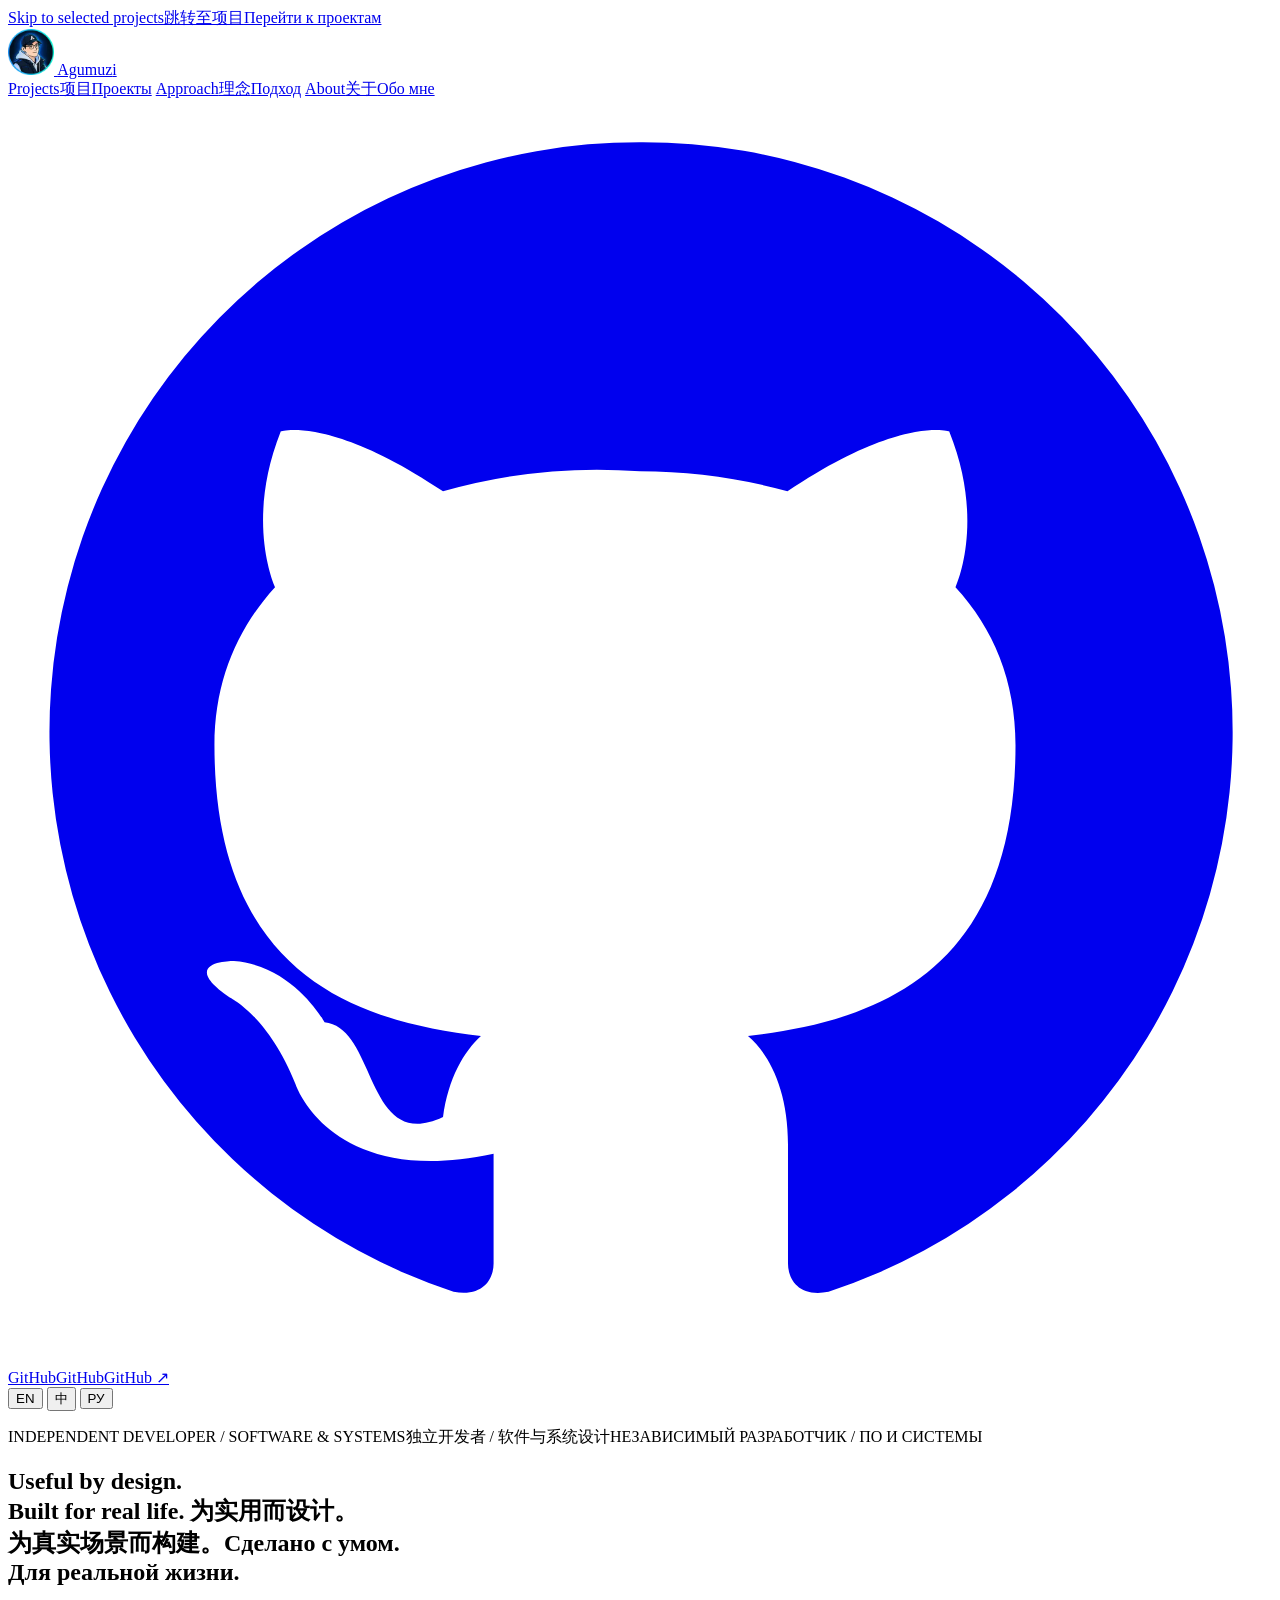
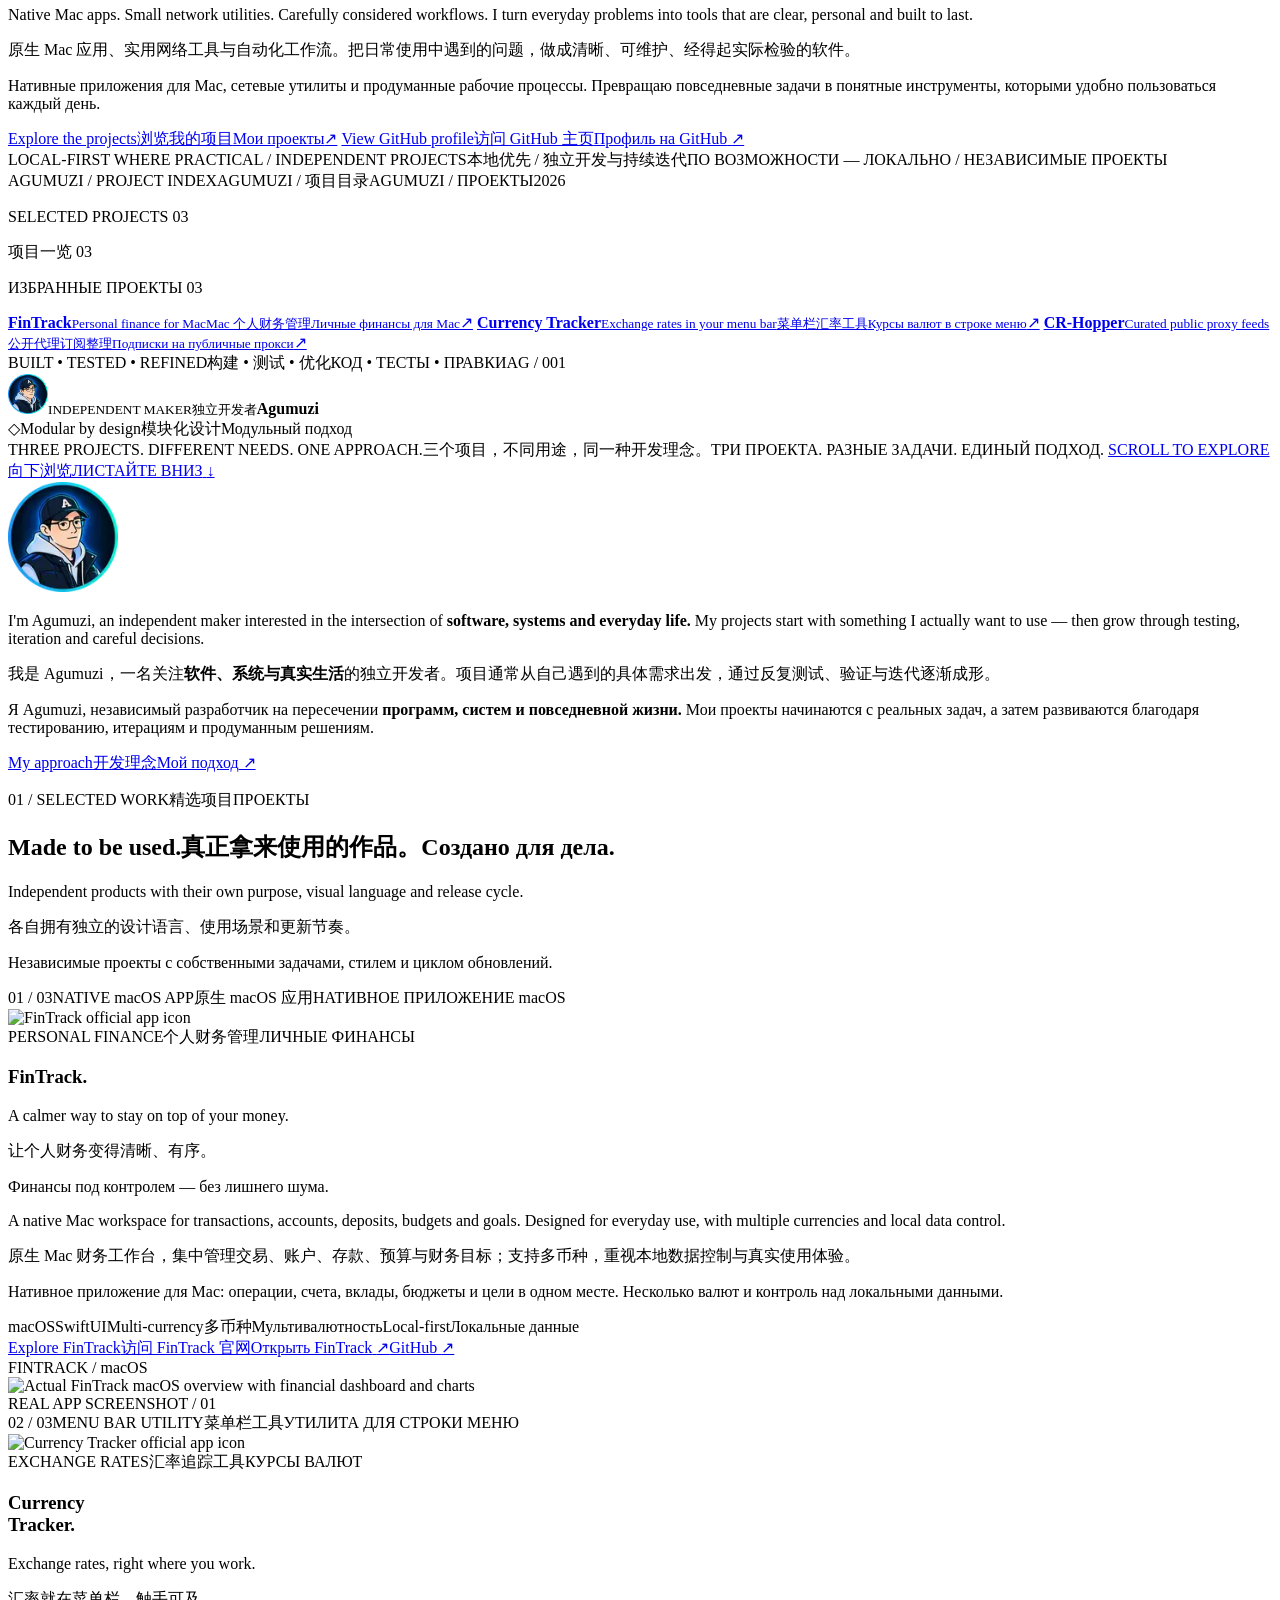
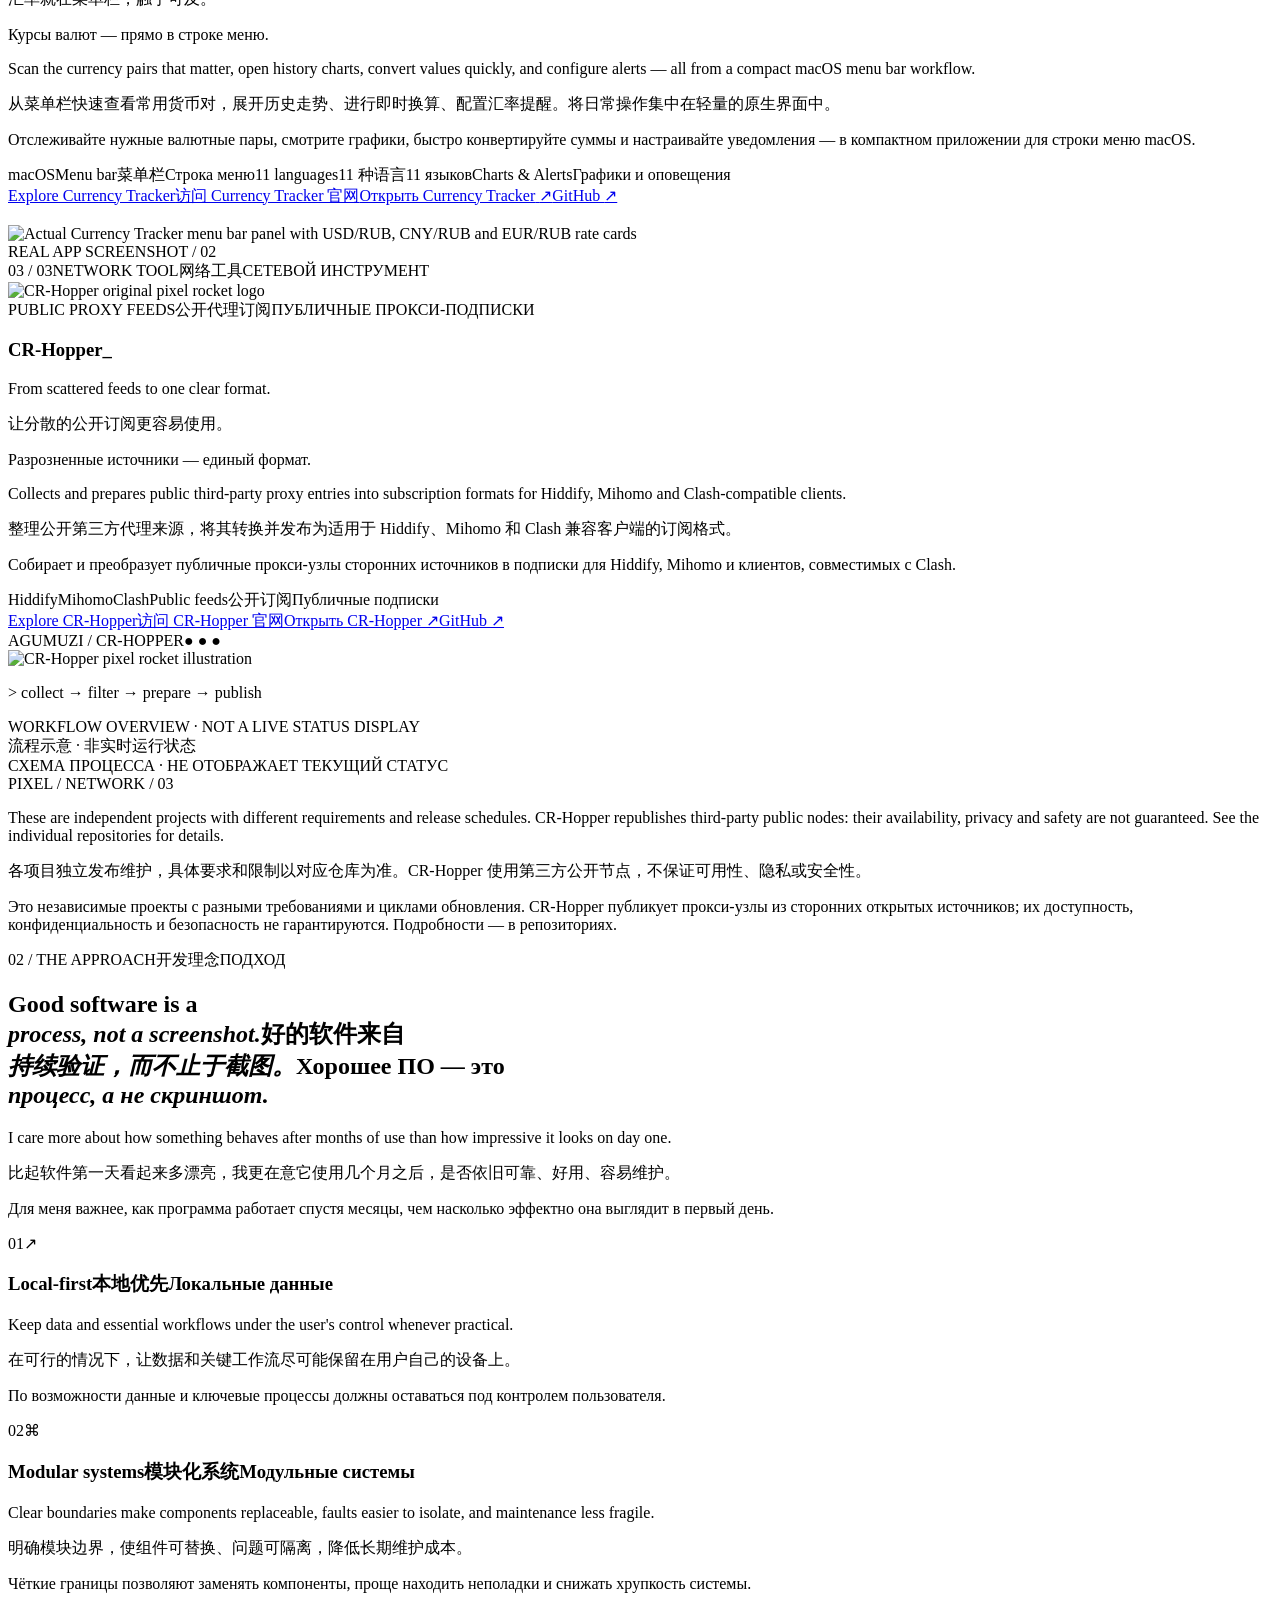
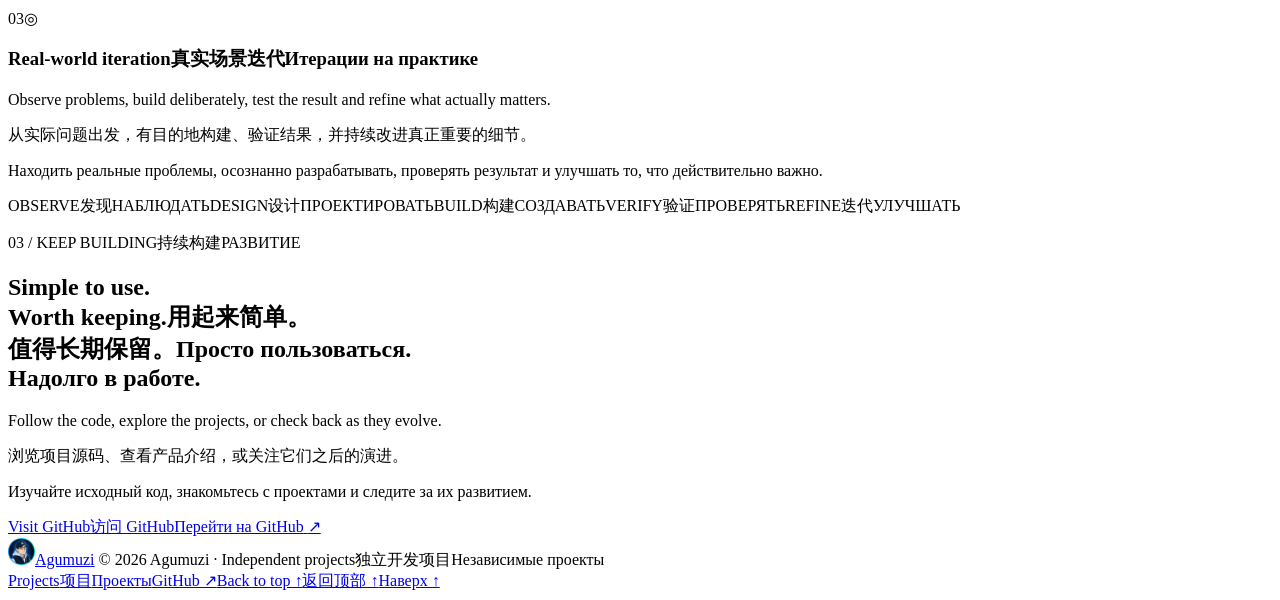
==== index.html @ ff30afde "Polish three-language switcher and invalidate Safari CSS/JS cache" ====
<!doctype html>
<html lang="en">
<head>
  <meta charset="utf-8">
  <meta name="viewport" content="width=device-width, initial-scale=1">
  <meta name="theme-color" content="#08111c">
  <meta name="description" content="Agumuzi — independent macOS apps, network utilities and practical automation. Meet FinTrack, Currency Tracker and CR-Hopper.">
  <meta property="og:type" content="website">
  <meta property="og:title" content="Agumuzi — Independent software, built with intention">
  <meta property="og:description" content="Local-first Mac apps and practical network tools. Discover FinTrack, Currency Tracker and CR-Hopper.">
  <meta property="og:url" content="https://agumuzi.github.io/">
  <meta name="twitter:card" content="summary">
  <meta name="color-scheme" content="dark light">
  <title>Agumuzi — Independent Software</title>
  <link rel="icon" href="./favicon.ico?v=20261028b" type="image/x-icon" sizes="any">
  <link rel="icon" href="./favicon.png?v=20261028b" type="image/png" sizes="32x32">
  <link rel="preload" href="./assets/avatar.webp" as="image" type="image/webp">
  <link rel="stylesheet" href="./style.css?v=20261028-ru3>
  <script defer src="./site.js?v=20261028-ru3></script>
</head>
<body>
  <a class="skip-link" href="#projects"><span class="en">Skip to selected projects</span><span class="zh">跳转至项目</span><span class="ru">Перейти к проектам</span></a>
  <header class="site-header" id="top">
    <div class="nav-wrap">
      <a class="brand" href="#top" aria-label="Agumuzi — back to top">
        <img class="brand-icon" src="./assets/avatar.webp" width="46" height="46" alt="">
        <span class="brand-name">Agumuz<span class="brand-i">i</span></span>
      </a>
      <nav class="main-nav" aria-label="Main navigation">
        <a href="#projects"><span class="en">Projects</span><span class="zh">项目</span><span class="ru">Проекты</span></a>
        <a href="#approach"><span class="en">Approach</span><span class="zh">理念</span><span class="ru">Подход</span></a>
        <a href="#about"><span class="en">About</span><span class="zh">关于</span><span class="ru">Обо мне</span></a>
      </nav>
      <div class="nav-actions">
        <a class="github-link" href="https://github.com/Agumuzi" target="_blank" rel="noopener noreferrer" aria-label="Visit Agumuzi on GitHub">
          <svg viewBox="0 0 24 24" fill="currentColor" aria-hidden="true"><path d="M12 .8a11.2 11.2 0 0 0-3.54 21.83c.56.1.76-.24.76-.54v-2.08c-3.1.67-3.76-1.32-3.76-1.32-.51-1.3-1.25-1.65-1.25-1.65-1.02-.7.08-.69.08-.69 1.13.08 1.72 1.16 1.72 1.16 1 .1.77 2.5 2.25 1.8.1-.74.4-1.25.72-1.54-2.47-.28-5.06-1.24-5.06-5.52 0-1.22.44-2.22 1.15-3-.12-.28-.5-1.42.11-2.96 0 0 .94-.3 3.08 1.14A10.7 10.7 0 0 1 12 7.05c.95 0 1.9.13 2.8.38 2.14-1.44 3.07-1.14 3.07-1.14.62 1.54.24 2.68.12 2.96.72.78 1.14 1.78 1.14 3 0 4.29-2.6 5.24-5.08 5.52.4.34.76 1.02.76 2.06v2.26c0 .3.2.65.77.54A11.2 11.2 0 0 0 12 .8Z"/></svg>
          <span class="en">GitHub</span><span class="zh">GitHub</span><span class="ru">GitHub</span>
          <span aria-hidden="true">↗</span>
        </a>
        <div class="language-switch" role="group" aria-label="Language / 语言 / Язык">
          <button class="language-choice" type="button" data-language="en" lang="en" aria-label="English" aria-pressed="true">EN</button>
          <button class="language-choice" type="button" data-language="zh-CN" lang="zh-CN" aria-label="简体中文" aria-pressed="false">中</button>
          <button class="language-choice" type="button" data-language="ru" lang="ru" aria-label="Русский" aria-pressed="false">РУ</button>
        </div>
      </div>
    </div>
  </header>

  <main>
    <section class="hero" aria-labelledby="hero-title">
      <div class="hero-glow hero-glow-a" aria-hidden="true"></div><div class="hero-glow hero-glow-b" aria-hidden="true"></div>
      <div class="hero-inner">
        <div class="hero-copy">
          <p class="eyebrow"><span class="status-dot" aria-hidden="true"></span><span class="en">INDEPENDENT DEVELOPER / SOFTWARE & SYSTEMS</span><span class="zh">独立开发者 / 软件与系统设计</span><span class="ru">НЕЗАВИСИМЫЙ РАЗРАБОТЧИК / ПО И СИСТЕМЫ</span></p>
          <h1 id="hero-title">
            <span class="en">Useful by design.<br><span class="hero-heading-soft">Built for</span> <span class="gradient-type">real life.</span></span>
            <span class="zh">为实用而设计。<br><span class="hero-heading-soft">为真实场景</span><span class="gradient-type">而构建。</span></span><span class="ru">Сделано с умом.<br><span class="hero-heading-soft">Для</span> <span class="gradient-type">реальной жизни.</span></span>
          </h1>
          <p class="hero-description en">Native Mac apps. Small network utilities. Carefully considered workflows. I turn everyday problems into tools that are clear, personal and built to last.</p>
          <p class="hero-description zh">原生 Mac 应用、实用网络工具与自动化工作流。把日常使用中遇到的问题，做成清晰、可维护、经得起实际检验的软件。</p><p class="hero-description ru">Нативные приложения для Mac, сетевые утилиты и продуманные рабочие процессы. Превращаю повседневные задачи в понятные инструменты, которыми удобно пользоваться каждый день.</p>
          <div class="hero-actions">
            <a class="button button-primary" href="#projects"><span class="en">Explore the projects</span><span class="zh">浏览我的项目</span><span class="ru">Мои проекты</span><span aria-hidden="true">↗</span></a>
            <a class="button button-quiet" href="https://github.com/Agumuzi" target="_blank" rel="noopener noreferrer"><span class="en">View GitHub profile</span><span class="zh">访问 GitHub 主页</span><span class="ru">Профиль на GitHub</span> <span aria-hidden="true">↗</span></a>
          </div>
          <div class="hero-foot"><span class="hero-foot-line" aria-hidden="true"></span><span class="en">LOCAL-FIRST WHERE PRACTICAL <span class="foot-divider">/</span> INDEPENDENT PROJECTS</span><span class="zh">本地优先 <span class="foot-divider">/</span> 独立开发与持续迭代</span><span class="ru">ПО ВОЗМОЖНОСТИ — ЛОКАЛЬНО <span class="foot-divider">/</span> НЕЗАВИСИМЫЕ ПРОЕКТЫ</span></div>
        </div>
        <div class="hero-display">
          <div class="display-grid" aria-hidden="true"></div>
          <div class="display-halo" aria-hidden="true"></div>
          <div class="portfolio-panel">
            <div class="panel-toolbar"><div class="mac-dots" aria-hidden="true"><i></i><i></i><i></i></div><span class="en">AGUMUZI / PROJECT INDEX</span><span class="zh">AGUMUZI / 项目目录</span><span class="ru">AGUMUZI / ПРОЕКТЫ</span><span class="panel-version">2026</span></div>
            <div class="portfolio-panel-body">
              <p class="panel-overline en">SELECTED PROJECTS <span>03</span></p>
              <p class="panel-overline zh">项目一览 <span>03</span></p><p class="panel-overline ru">ИЗБРАННЫЕ ПРОЕКТЫ <span>03</span></p>
              <a class="panel-row" href="#fintrack"><span class="panel-icon icon-fin"><img src="https://raw.githubusercontent.com/Agumuzi/FinTrack/main/website/assets/app-icon.png" alt=""></span><span class="panel-main"><strong>FinTrack</strong><small class="en">Personal finance for Mac</small><small class="zh">Mac 个人财务管理</small><small class="ru">Личные финансы для Mac</small></span><span class="panel-arr">↗</span></a>
              <a class="panel-row" href="#currency"><span class="panel-icon icon-currency"><img src="https://raw.githubusercontent.com/Agumuzi/Currency-Tracker/gh-pages/assets/app-icon.png" alt=""></span><span class="panel-main"><strong>Currency Tracker</strong><small class="en">Exchange rates in your menu bar</small><small class="zh">菜单栏汇率工具</small><small class="ru">Курсы валют в строке меню</small></span><span class="panel-arr">↗</span></a>
              <a class="panel-row" href="#crhopper"><span class="panel-icon icon-cr"><img src="https://raw.githubusercontent.com/Agumuzi/crhopper/main/docs/assets/rocket.svg" alt=""></span><span class="panel-main"><strong>CR-Hopper</strong><small class="en">Curated public proxy feeds</small><small class="zh">公开代理订阅整理</small><small class="ru">Подписки на публичные прокси</small></span><span class="panel-arr">↗</span></a>
            </div>
            <div class="panel-bottom"><span><span class="pulse-dot"></span> <span class="en">BUILT • TESTED • REFINED</span><span class="zh">构建 • 测试 • 优化</span><span class="ru">КОД • ТЕСТЫ • ПРАВКИ</span></span><span>AG / 001</span></div>
          </div>
          <div class="floating-badge floating-top creator-chip"><img src="./assets/avatar.webp" width="40" height="40" alt=""><span class="creator-copy"><small class="en">INDEPENDENT MAKER</small><small class="zh">独立开发者</small><strong>Agumuz<span class="brand-i">i</span></strong></span></div>
          <div class="floating-badge floating-bottom"><span class="badge-symbol badge-green">◇</span><span class="en">Modular by design</span><span class="zh">模块化设计</span><span class="ru">Модульный подход</span></div>
        </div>
      </div>
      <div class="hero-bottom">
        <span class="en">THREE PROJECTS. DIFFERENT NEEDS. ONE APPROACH.</span><span class="zh">三个项目，不同用途，同一种开发理念。</span><span class="ru">ТРИ ПРОЕКТА. РАЗНЫЕ ЗАДАЧИ. ЕДИНЫЙ ПОДХОД.</span>
        <a href="#projects" class="scroll-cue"><span class="en">SCROLL TO EXPLORE</span><span class="zh">向下浏览</span><span class="ru">ЛИСТАЙТЕ ВНИЗ</span> <span aria-hidden="true">↓</span></a>
      </div>
    </section>

    <section class="intro-strip" id="about" aria-label="About Agumuzi">
      <div class="container intro-strip-inner">
        <div class="strip-portrait"><img src="./assets/avatar.webp" width="110" height="110" alt="Illustrated portrait of Agumuzi" loading="lazy"></div>
        <p class="en">I'm Agumuzi, an independent maker interested in the intersection of <strong>software, systems and everyday life.</strong> My projects start with something I actually want to use — then grow through testing, iteration and careful decisions.</p>
        <p class="zh">我是 Agumuzi，一名关注<strong>软件、系统与真实生活</strong>的独立开发者。项目通常从自己遇到的具体需求出发，通过反复测试、验证与迭代逐渐成形。</p><p class="ru">Я Agumuzi, независимый разработчик на пересечении <strong>программ, систем и повседневной жизни.</strong> Мои проекты начинаются с реальных задач, а затем развиваются благодаря тестированию, итерациям и продуманным решениям.</p>
        <a href="#approach" class="strip-link"><span class="en">My approach</span><span class="zh">开发理念</span><span class="ru">Мой подход</span> ↗</a>
      </div>
    </section>

    <section class="work-section" id="projects" aria-labelledby="projects-heading">
      <div class="container">
        <div class="section-top"><div><p class="section-index">01 <span>/</span> <span class="en">SELECTED WORK</span><span class="zh">精选项目</span><span class="ru">ПРОЕКТЫ</span></p><h2 id="projects-heading"><span class="en">Made to be used.</span><span class="zh">真正拿来使用的作品。</span><span class="ru">Создано для дела.</span></h2></div><p class="section-aside en">Independent products with their own purpose, visual language and release cycle.</p><p class="section-aside zh">各自拥有独立的设计语言、使用场景和更新节奏。</p><p class="section-aside ru">Независимые проекты с собственными задачами, стилем и циклом обновлений.</p></div>

        <article class="feature feature-fin" id="fintrack" aria-labelledby="fintrack-title">
          <div class="feature-copy">
            <div class="feature-tagline"><span class="feature-count">01 / 03</span><span class="category en">NATIVE macOS APP</span><span class="category zh">原生 macOS 应用</span><span class="category ru">НАТИВНОЕ ПРИЛОЖЕНИЕ macOS</span></div>
            <div class="feature-logo-heading"><img src="https://raw.githubusercontent.com/Agumuzi/FinTrack/main/website/assets/app-icon.png" width="72" height="72" alt="FinTrack official app icon" loading="lazy"><div><span class="feature-kicker en">PERSONAL FINANCE</span><span class="feature-kicker zh">个人财务管理</span><span class="feature-kicker ru">ЛИЧНЫЕ ФИНАНСЫ</span><h3 id="fintrack-title">FinTrack<span class="feature-period">.</span></h3></div></div>
            <p class="feature-lead en">A calmer way to stay on top of your money.</p>
            <p class="feature-lead zh">让个人财务变得清晰、有序。</p><p class="feature-lead ru">Финансы под контролем — без лишнего шума.</p>
            <p class="feature-text en">A native Mac workspace for transactions, accounts, deposits, budgets and goals. Designed for everyday use, with multiple currencies and local data control.</p>
            <p class="feature-text zh">原生 Mac 财务工作台，集中管理交易、账户、存款、预算与财务目标；支持多币种，重视本地数据控制与真实使用体验。</p><p class="feature-text ru">Нативное приложение для Mac: операции, счета, вклады, бюджеты и цели в одном месте. Несколько валют и контроль над локальными данными.</p>
            <div class="feature-pills"><span>macOS</span><span>SwiftUI</span><span class="en">Multi-currency</span><span class="zh">多币种</span><span class="ru">Мультивалютность</span><span class="non-ru">Local-first</span><span class="ru">Локальные данные</span></div>
            <div class="feature-actions"><a class="project-button" href="https://agumuzi.github.io/FinTrack/" target="_blank" rel="noopener noreferrer"><span class="en">Explore FinTrack</span><span class="zh">访问 FinTrack 官网</span><span class="ru">Открыть FinTrack</span> <span aria-hidden="true">↗</span></a><a class="project-text-link" href="https://github.com/Agumuzi/FinTrack" target="_blank" rel="noopener noreferrer">GitHub <span aria-hidden="true">↗</span></a></div>
          </div>
          <div class="feature-art feature-art-fin">
            <div class="art-subtitle">FINTRACK / macOS</div>
            <div class="mac-window fin-window"><img src="https://raw.githubusercontent.com/Agumuzi/FinTrack/main/website/assets/screenshots/overview-light.png" alt="Actual FinTrack macOS overview with financial dashboard and charts" loading="lazy"></div>
            <span class="art-corner-label">REAL APP SCREENSHOT / 01</span>
          </div>
        </article>

        <article class="feature feature-currency" id="currency" aria-labelledby="currency-title">
          <div class="feature-copy">
            <div class="feature-tagline"><span class="feature-count">02 / 03</span><span class="category en">MENU BAR UTILITY</span><span class="category zh">菜单栏工具</span><span class="category ru">УТИЛИТА ДЛЯ СТРОКИ МЕНЮ</span></div>
            <div class="feature-logo-heading"><img src="https://raw.githubusercontent.com/Agumuzi/Currency-Tracker/gh-pages/assets/app-icon.png" width="72" height="72" alt="Currency Tracker official app icon" loading="lazy"><div><span class="feature-kicker en">EXCHANGE RATES</span><span class="feature-kicker zh">汇率追踪工具</span><span class="feature-kicker ru">КУРСЫ ВАЛЮТ</span><h3 id="currency-title">Currency<br>Tracker<span class="feature-period">.</span></h3></div></div>
            <p class="feature-lead en">Exchange rates, right where you work.</p>
            <p class="feature-lead zh">汇率就在菜单栏，触手可及。</p><p class="feature-lead ru">Курсы валют — прямо в строке меню.</p>
            <p class="feature-text en">Scan the currency pairs that matter, open history charts, convert values quickly, and configure alerts — all from a compact macOS menu bar workflow.</p>
            <p class="feature-text zh">从菜单栏快速查看常用货币对，展开历史走势、进行即时换算、配置汇率提醒。将日常操作集中在轻量的原生界面中。</p><p class="feature-text ru">Отслеживайте нужные валютные пары, смотрите графики, быстро конвертируйте суммы и настраивайте уведомления — в компактном приложении для строки меню macOS.</p>
            <div class="feature-pills"><span>macOS</span><span class="en">Menu bar</span><span class="zh">菜单栏</span><span class="ru">Строка меню</span><span class="en">11 languages</span><span class="zh">11 种语言</span><span class="ru">11 языков</span><span class="non-ru">Charts & Alerts</span><span class="ru">Графики и оповещения</span></div>
            <div class="feature-actions"><a class="project-button" href="https://agumuzi.github.io/Currency-Tracker/" target="_blank" rel="noopener noreferrer"><span class="en">Explore Currency Tracker</span><span class="zh">访问 Currency Tracker 官网</span><span class="ru">Открыть Currency Tracker</span> <span aria-hidden="true">↗</span></a><a class="project-text-link" href="https://github.com/Agumuzi/Currency-Tracker" target="_blank" rel="noopener noreferrer">GitHub <span aria-hidden="true">↗</span></a></div>
          </div>
          <div class="feature-art feature-art-currency">
            <div class="currency-globe" aria-hidden="true"></div>
            <div class="currency-ghost"><img src="https://raw.githubusercontent.com/Agumuzi/Currency-Tracker/gh-pages/assets/screenshots/menu-panel-history.png" alt="" loading="lazy"></div>
            <div class="currency-screenshot"><img src="https://raw.githubusercontent.com/Agumuzi/Currency-Tracker/gh-pages/assets/screenshots/menu-panel.png" alt="Actual Currency Tracker menu bar panel with USD/RUB, CNY/RUB and EUR/RUB rate cards" loading="lazy"></div>
            <span class="art-corner-label">REAL APP SCREENSHOT / 02</span>
          </div>
        </article>

        <article class="feature feature-cr" id="crhopper" aria-labelledby="cr-title">
          <div class="feature-copy">
            <div class="feature-tagline"><span class="feature-count">03 / 03</span><span class="category en">NETWORK TOOL</span><span class="category zh">网络工具</span><span class="category ru">СЕТЕВОЙ ИНСТРУМЕНТ</span></div>
            <div class="feature-logo-heading"><img src="https://raw.githubusercontent.com/Agumuzi/crhopper/main/docs/assets/rocket.svg" width="72" height="72" alt="CR-Hopper original pixel rocket logo" loading="lazy"><div><span class="feature-kicker en">PUBLIC PROXY FEEDS</span><span class="feature-kicker zh">公开代理订阅</span><span class="feature-kicker ru">ПУБЛИЧНЫЕ ПРОКСИ-ПОДПИСКИ</span><h3 id="cr-title">CR-Hopper<span class="feature-period">_</span></h3></div></div>
            <p class="feature-lead en">From scattered feeds to one clear format.</p>
            <p class="feature-lead zh">让分散的公开订阅更容易使用。</p><p class="feature-lead ru">Разрозненные источники — единый формат.</p>
            <p class="feature-text en">Collects and prepares public third-party proxy entries into subscription formats for Hiddify, Mihomo and Clash-compatible clients.</p>
            <p class="feature-text zh">整理公开第三方代理来源，将其转换并发布为适用于 Hiddify、Mihomo 和 Clash 兼容客户端的订阅格式。</p><p class="feature-text ru">Собирает и преобразует публичные прокси-узлы сторонних источников в подписки для Hiddify, Mihomo и клиентов, совместимых с Clash.</p>
            <div class="feature-pills"><span>Hiddify</span><span>Mihomo</span><span>Clash</span><span class="en">Public feeds</span><span class="zh">公开订阅</span><span class="ru">Публичные подписки</span></div>
            <div class="feature-actions"><a class="project-button" href="https://agumuzi.github.io/crhopper/" target="_blank" rel="noopener noreferrer"><span class="en">Explore CR-Hopper</span><span class="zh">访问 CR-Hopper 官网</span><span class="ru">Открыть CR-Hopper</span> <span aria-hidden="true">↗</span></a><a class="project-text-link" href="https://github.com/Agumuzi/crhopper" target="_blank" rel="noopener noreferrer">GitHub <span aria-hidden="true">↗</span></a></div>
          </div>
          <div class="feature-art feature-art-cr">
            <div class="cr-grid" aria-hidden="true"></div>
            <div class="terminal-heading"><span>AGUMUZI / CR-HOPPER</span><span>● ● ●</span></div>
            <img class="cr-rocket" src="https://raw.githubusercontent.com/Agumuzi/crhopper/main/docs/assets/rocket.svg" alt="CR-Hopper pixel rocket illustration" loading="lazy">
            <div class="terminal-flow" aria-label="Publication process: collect, filter, prepare and publish">
              <p><span class="terminal-prompt">&gt;</span> <span>collect</span> <b>→</b> <span>filter</span> <b>→</b> <span>prepare</span> <b>→</b> <span>publish</span></p>
              <div class="terminal-hint en">WORKFLOW OVERVIEW · NOT A LIVE STATUS DISPLAY</div>
              <div class="terminal-hint zh">流程示意 · 非实时运行状态</div><div class="terminal-hint ru">СХЕМА ПРОЦЕССА · НЕ ОТОБРАЖАЕТ ТЕКУЩИЙ СТАТУС</div>
            </div>
            <span class="art-corner-label">PIXEL / NETWORK / 03</span>
          </div>
        </article>
        <p class="project-disclaimer en">These are independent projects with different requirements and release schedules. CR-Hopper republishes third-party public nodes: their availability, privacy and safety are not guaranteed. See the individual repositories for details.</p>
        <p class="project-disclaimer zh">各项目独立发布维护，具体要求和限制以对应仓库为准。CR-Hopper 使用第三方公开节点，不保证可用性、隐私或安全性。</p><p class="project-disclaimer ru">Это независимые проекты с разными требованиями и циклами обновления. CR-Hopper публикует прокси-узлы из сторонних открытых источников; их доступность, конфиденциальность и безопасность не гарантируются. Подробности — в репозиториях.</p>
      </div>
    </section>

    <section class="approach" id="approach" aria-labelledby="approach-heading">
      <div class="container">
        <div class="approach-heading"><div><p class="section-index">02 <span>/</span> <span class="en">THE APPROACH</span><span class="zh">开发理念</span><span class="ru">ПОДХОД</span></p><h2 id="approach-heading"><span class="en">Good software is a<br><em>process, not a screenshot.</em></span><span class="zh">好的软件来自<br><em>持续验证，而不止于截图。</em></span><span class="ru">Хорошее ПО — это<br><em>процесс, а не скриншот.</em></span></h2></div><p class="en">I care more about how something behaves after months of use than how impressive it looks on day one.</p><p class="zh">比起软件第一天看起来多漂亮，我更在意它使用几个月之后，是否依旧可靠、好用、容易维护。</p><p class="ru">Для меня важнее, как программа работает спустя месяцы, чем насколько эффектно она выглядит в первый день.</p></div>
        <div class="principle-grid">
          <div class="principle"><div class="principle-head"><span>01</span><span>↗</span></div><h3><span class="en">Local-first</span><span class="zh">本地优先</span><span class="ru">Локальные данные</span></h3><p class="en">Keep data and essential workflows under the user's control whenever practical.</p><p class="zh">在可行的情况下，让数据和关键工作流尽可能保留在用户自己的设备上。</p><p class="ru">По возможности данные и ключевые процессы должны оставаться под контролем пользователя.</p></div>
          <div class="principle"><div class="principle-head"><span>02</span><span>⌘</span></div><h3><span class="en">Modular systems</span><span class="zh">模块化系统</span><span class="ru">Модульные системы</span></h3><p class="en">Clear boundaries make components replaceable, faults easier to isolate, and maintenance less fragile.</p><p class="zh">明确模块边界，使组件可替换、问题可隔离，降低长期维护成本。</p><p class="ru">Чёткие границы позволяют заменять компоненты, проще находить неполадки и снижать хрупкость системы.</p></div>
          <div class="principle"><div class="principle-head"><span>03</span><span>◎</span></div><h3><span class="en">Real-world iteration</span><span class="zh">真实场景迭代</span><span class="ru">Итерации на практике</span></h3><p class="en">Observe problems, build deliberately, test the result and refine what actually matters.</p><p class="zh">从实际问题出发，有目的地构建、验证结果，并持续改进真正重要的细节。</p><p class="ru">Находить реальные проблемы, осознанно разрабатывать, проверять результат и улучшать то, что действительно важно.</p></div>
        </div>
        <div class="build-line"><span class="en">OBSERVE</span><span class="zh">发现</span><span class="ru">НАБЛЮДАТЬ</span><i></i><span class="en">DESIGN</span><span class="zh">设计</span><span class="ru">ПРОЕКТИРОВАТЬ</span><i></i><span class="en">BUILD</span><span class="zh">构建</span><span class="ru">СОЗДАВАТЬ</span><i></i><span class="en">VERIFY</span><span class="zh">验证</span><span class="ru">ПРОВЕРЯТЬ</span><i></i><span class="en">REFINE</span><span class="zh">迭代</span><span class="ru">УЛУЧШАТЬ</span></div>
      </div>
    </section>
    <section class="closing" aria-labelledby="closing-heading">
      <div class="container closing-inner">
        <p class="section-index">03 <span>/</span> <span class="en">KEEP BUILDING</span><span class="zh">持续构建</span><span class="ru">РАЗВИТИЕ</span></p>
        <h2 id="closing-heading"><span class="en">Simple to use.<br><span>Worth keeping.</span></span><span class="zh">用起来简单。<br><span>值得长期保留。</span></span><span class="ru">Просто пользоваться.<br><span>Надолго в работе.</span></span></h2>
        <p class="en">Follow the code, explore the projects, or check back as they evolve.</p><p class="zh">浏览项目源码、查看产品介绍，或关注它们之后的演进。</p><p class="ru">Изучайте исходный код, знакомьтесь с проектами и следите за их развитием.</p>
        <a class="button button-primary" href="https://github.com/Agumuzi" target="_blank" rel="noopener noreferrer"><span class="en">Visit GitHub</span><span class="zh">访问 GitHub</span><span class="ru">Перейти на GitHub</span> <span aria-hidden="true">↗</span></a>
      </div>
    </section>
  </main>
  <footer class="site-footer">
    <div class="container footer-inner">
      <a href="#top" class="footer-brand"><img class="footer-avatar" src="./assets/avatar.webp" width="27" height="27" alt=""><span>Agumuz<span class="brand-i">i</span></span></a>
      <span class="footer-copyright">© 2026 Agumuzi · <span class="en">Independent projects</span><span class="zh">独立开发项目</span><span class="ru">Независимые проекты</span></span>
      <div class="footer-links"><a href="#projects"><span class="en">Projects</span><span class="zh">项目</span><span class="ru">Проекты</span></a><a href="https://github.com/Agumuzi" target="_blank" rel="noopener noreferrer">GitHub ↗</a><a href="#top"><span class="en">Back to top ↑</span><span class="zh">返回顶部 ↑</span><span class="ru">Наверх ↑</span></a></div>
    </div>
  </footer>
</body>
</html>
---- style.css ----
@charset "UTF-8";
:root{--navy:#08111c;--navy-2:#101f30;--night-text:#eef6ff;--night-muted:#9aafc3;--green:#7bdfc4;--page:#f5f7fa;--ink:#132235;--muted:#69788a;--line:#dce2e9;--max:1250px}
*{box-sizing:border-box}
html{scroll-behavior:smooth;scroll-padding-top:125px}section[id],article[id]{scroll-margin-top:125px}
body{margin:0;background:var(--navy);color:var(--night-text);font-family:-apple-system,BlinkMacSystemFont,"SF Pro Text","Segoe UI","PingFang SC","Hiragino Sans GB",sans-serif;font-size:16px;line-height:1.6;-webkit-font-smoothing:antialiased;text-rendering:optimizeLegibility;overflow-x:hidden}
a{color:inherit;text-decoration:none}button{font:inherit}button,a{-webkit-tap-highlight-color:transparent}button:focus-visible,a:focus-visible{outline:3px solid #51baf5;outline-offset:4px}img{max-width:100%;display:block}p,h1,h2,h3{margin:0}svg{display:block}::selection{background:#8be5d0;color:#08111c}
html[lang="en"] .zh{display:none!important}html[lang="zh-CN"] .en{display:none!important}
.container{width:min(var(--max),calc(100% - 104px));margin-inline:auto}
.skip-link{position:fixed;z-index:120;top:12px;left:12px;transform:translateY(-180%);background:#a1eddc;color:#092032;padding:10px 16px;border-radius:6px}.skip-link:focus{transform:none}
.site-header{position:sticky;top:0;z-index:70;height:78px;background:rgba(8,17,28,.86);border-bottom:1px solid rgba(189,210,234,.1);-webkit-backdrop-filter:blur(22px);backdrop-filter:blur(22px)}
.nav-wrap{height:100%;width:min(1380px,calc(100% - 96px));margin:auto;display:flex;align-items:center;gap:44px}
.brand{display:inline-flex;align-items:center;gap:12px;flex-shrink:0}
.brand-icon{width:40px;height:40px;flex:none;object-fit:contain;filter:drop-shadow(0 3px 10px #2ba6b622)}
.brand-name{font-size:22px;letter-spacing:-.055em;font-weight:800}
.main-nav{display:flex;align-items:center;gap:34px;margin-left:auto}
.main-nav a{font-size:13px;font-weight:650;color:#a6bbce;transition:color .2s}
.main-nav a:hover{color:#fff}
.nav-actions{display:flex;align-items:center;gap:17px;flex-shrink:0}
.github-link{display:flex;align-items:center;gap:9px;font-size:13px;font-weight:680;color:#dcebf9}
.github-link svg{width:17px;height:17px}.github-link:hover{color:#8eedd4}
.lang-toggle{min-width:80px;display:flex;align-items:center;justify-content:center;gap:9px;background:#132638;color:#8da4b8;border:1px solid #39536b;border-radius:9px;min-height:37px;padding:5px 11px;cursor:pointer;font-size:12px;font-weight:750;letter-spacing:.015em}
.lang-toggle:hover{border-color:#76cbbd}.lang-separator{color:#516a81}.lang-option-en{color:#fff}html[lang=zh-CN] .lang-option-en{color:#8da4b8}html[lang=zh-CN] .lang-option-zh{color:#fff}
.hero{position:relative;isolation:isolate;background:linear-gradient(115deg,#08111c 0%,#0a1724 53%,#0b1b2c 100%);overflow:hidden}
.hero:before{position:absolute;content:"";inset:0;z-index:-1;background-image:linear-gradient(#a3d9f50b 1px,transparent 1px),linear-gradient(90deg,#a3d9f50b 1px,transparent 1px);background-size:66px 66px;mask-image:linear-gradient(90deg,transparent 12%,#000 88%)}
.hero-glow{position:absolute;z-index:-1;pointer-events:none;border-radius:50%;filter:blur(12px)}
.hero-glow-a{right:-12%;top:-36%;height:860px;width:860px;background:radial-gradient(circle,#2d728533,#18546b1b 38%,transparent 68%)}
.hero-glow-b{left:21%;bottom:-56%;height:640px;width:640px;background:radial-gradient(circle,#288a8050,transparent 67%)}
.hero-inner{max-width:1410px;width:calc(100% - 104px);margin:auto;display:grid;grid-template-columns:minmax(0,1.08fr) minmax(0,.92fr);gap:45px;align-items:center;min-height:690px;padding:98px 0 95px}
.hero-copy{position:relative;z-index:4}.eyebrow{display:flex;align-items:center;gap:12px;color:#9cb3c7;font:700 11px/1.5 ui-monospace,SFMono-Regular,Menlo,Consolas,monospace;letter-spacing:.11em}
.status-dot,.pulse-dot{display:inline-block;flex:none;width:7px;height:7px;border-radius:50%;background:#81e6c7;box-shadow:0 0 0 4px #64d3bf14,0 0 20px #82edcc40}
.hero h1{font-size:clamp(58px,5.9vw,91px);line-height:1.075;letter-spacing:-.075em;font-weight:790;margin:27px 0 29px;max-width:820px}
.hero-heading-soft{color:#d3e0ec}.gradient-type{background:linear-gradient(90deg,#a5efd8 0%,#82cdda 60%,#9bbdfa 100%);background-clip:text;-webkit-background-clip:text;color:transparent}
.hero-description{color:#a6b8ca;font-size:17px;line-height:1.86;max-width:565px}
.hero-actions{display:flex;align-items:center;flex-wrap:wrap;gap:13px;margin-top:35px}
.button{display:inline-flex;align-items:center;justify-content:center;gap:19px;min-height:52px;padding:12px 21px;border-radius:11px;font-size:13px;font-weight:750;transition:transform .18s,background .18s,border-color .18s}.button:hover{transform:translateY(-2px)}
.button-primary{background:#a0e6d4;color:#082029;box-shadow:0 16px 40px #20bba321}.button-primary:hover{background:#cbfff0}
.button-quiet{color:#c2d3e2;border:1px solid #395064;background:#172a3c88}.button-quiet:hover{border-color:#82c9c4}
.hero-foot{display:flex;gap:15px;align-items:center;color:#6f899d;font:600 10px/1.5 ui-monospace,Menlo,monospace;letter-spacing:.1em;margin-top:73px}
.hero-foot-line{display:block;width:35px;height:1px;background:#72c5b7}.foot-divider{color:#38777d;padding:0 5px}
.hero-display{position:relative;min-height:545px;display:grid;place-items:center}
.display-grid{position:absolute;inset:0;background-image:linear-gradient(#91c9ed0c 1px,transparent 1px),linear-gradient(90deg,#91c9ed0c 1px,transparent 1px);background-size:28px 28px;mask-image:radial-gradient(ellipse,#000 20%,transparent 75%)}
.display-halo{position:absolute;width:490px;height:490px;border:1px solid #87d8d01e;border-radius:50%;box-shadow:0 0 0 62px #8dddd30a,0 0 0 140px #8dddd207}
.portfolio-panel{position:relative;z-index:2;width:min(100%,480px);border:1px solid #4a6480;border-radius:19px;background:linear-gradient(145deg,rgba(27,46,66,.97),rgba(11,24,37,.98));box-shadow:0 35px 96px #0009,0 0 0 10px #ffffff04;transform:rotate(-2deg);overflow:hidden}
.panel-toolbar{height:54px;padding:0 20px;display:flex;align-items:center;justify-content:space-between;gap:13px;color:#89a2b8;font:600 10px ui-monospace,Menlo,monospace;letter-spacing:.08em;border-bottom:1px solid #ffffff17}
.mac-dots{display:inline-flex;gap:6px;flex:none;align-items:center}.mac-dots i{width:9px;height:9px;border-radius:50%;background:#fe6a64}.mac-dots i:nth-child(2){background:#f7c44b}.mac-dots i:nth-child(3){background:#53c985}.panel-toolbar .mac-dots i{width:7px;height:7px}.panel-version{color:#587991}
.portfolio-panel-body{padding:21px 21px 17px}.panel-overline{font:700 11px/1.5 ui-monospace,Menlo,monospace;color:#86cabb;letter-spacing:.13em;margin:0 4px 13px;display:flex;justify-content:space-between}
.panel-row{display:flex;align-items:center;gap:14px;padding:13px 10px;border:1px solid transparent;border-radius:12px;transition:background .2s,border-color .2s}
.panel-row:hover{background:#ffffff0b;border-color:#91d8c028}
.panel-icon{width:49px;height:49px;flex:none;border-radius:13px;display:grid;place-items:center;border:1px solid #ffffff16;overflow:hidden}.panel-icon img{width:100%;height:100%;object-fit:contain}.icon-fin{background:#f7f4ef}.icon-currency{background:#f1f6fc}.icon-cr{background:#08121b}
.panel-main{flex:1;min-width:0}.panel-main strong{font-size:15px;display:block;color:#f4f8fb;letter-spacing:-.02em}.panel-main small{font-size:11px;color:#90a8be;display:block;margin-top:2px}.panel-arr{color:#79d8c3;font-size:18px}
.panel-bottom{display:flex;align-items:center;justify-content:space-between;padding:15px 25px;border-top:1px solid #ffffff12;color:#83a2b9;font:600 9px ui-monospace,Menlo,monospace;letter-spacing:.11em}.panel-bottom>span:first-child{display:flex;align-items:center;gap:9px}.panel-bottom .pulse-dot{width:6px;height:6px}
.floating-badge{position:absolute;z-index:3;display:flex;align-items:center;gap:10px;padding:11px 15px;background:#1b3548;border:1px solid #4a778c;color:#c7dce9;box-shadow:0 10px 40px #0007;border-radius:11px;font:600 12px/1.4 ui-monospace,Menlo,monospace}
.floating-badge strong{color:#98efd5}.floating-top{top:42px;right:-7px;transform:rotate(4deg)}.floating-bottom{bottom:45px;left:-11px;transform:rotate(3deg)}.badge-symbol{font-size:19px;color:#aacaf2}.badge-green{color:#86e2c7}
.hero-bottom{max-width:1410px;width:calc(100% - 104px);margin:auto;border-top:1px solid #bfd5e41c;display:flex;align-items:center;justify-content:space-between;gap:20px;padding:21px 0;color:#8197a9;font:600 10px/1.5 ui-monospace,Menlo,monospace;letter-spacing:.11em}.scroll-cue{color:#a5e4d1;display:flex;align-items:center;gap:10px}.scroll-cue span:last-child{font-size:17px}.scroll-cue:hover{color:#fff}
.intro-strip{background:#0e1a28;border-top:1px solid #b9d6e214;border-bottom:1px solid #b9d6e214}
.intro-strip-inner{display:grid;grid-template-columns:110px 1fr auto;align-items:center;gap:36px;padding-top:50px;padding-bottom:50px}
.strip-mark{font:700 76px/.9 Georgia,serif;letter-spacing:-.11em;color:#e9f6fb}.strip-mark span{color:#78dbc5}.intro-strip p{max-width:740px;font-size:16px;line-height:1.85;color:#afc2d2}.intro-strip strong{color:#eff9ff;font-weight:600}
.strip-link{font-size:13px;font-weight:720;white-space:nowrap;color:#9ce8d4}.strip-link:hover{color:#fff}
.work-section{background:var(--page);color:var(--ink);padding:110px 0 95px}
.section-top{display:flex;gap:45px;align-items:end;justify-content:space-between;margin-bottom:47px}
.section-index{font:800 11px/1.4 ui-monospace,Menlo,monospace;letter-spacing:.12em;color:#377c8c}.section-index span{color:#9aafb9;margin:0 7px}
.section-top h2{font-size:clamp(40px,4.3vw,65px);letter-spacing:-.066em;line-height:1.13;margin-top:15px;font-weight:780}.section-aside{font-size:14px;color:var(--muted);max-width:265px;padding-bottom:6px;line-height:1.75}
.feature{--accent:#a94b31;--feature-ink:#202a25;--feature-muted:#727a73;position:relative;isolation:isolate;display:grid;grid-template-columns:44% 56%;min-height:560px;margin-bottom:26px;overflow:hidden;border:1px solid #0000000d;border-radius:25px;background:#f1eee8;box-shadow:0 14px 45px #0e23410a}
.feature-copy{position:relative;z-index:3;padding:52px 22px 52px 54px;display:flex;flex-direction:column;align-items:flex-start;min-width:0;color:var(--feature-ink)}
.feature-tagline{display:flex;align-items:center;gap:13px;flex-wrap:wrap;font:700 11px/1.4 ui-monospace,Menlo,monospace;letter-spacing:.09em;margin-bottom:47px}
.feature-count{color:var(--accent);border:1px solid color-mix(in srgb,var(--accent) 24%,transparent);border-radius:6px;padding:5px 8px}
.category{color:var(--feature-muted)}.feature-logo-heading{display:flex;align-items:center;gap:16px;min-width:0}
.feature-logo-heading>img{width:68px;height:68px;object-fit:contain;flex:none;border-radius:18px;box-shadow:0 9px 22px #00000016}
.feature-kicker{font:700 10px/1.4 ui-monospace,Menlo,monospace;letter-spacing:.12em;color:var(--accent)}
.feature h3{font-size:clamp(39px,3.4vw,52px);line-height:1.05;letter-spacing:-.064em;margin-top:6px;font-weight:800}.feature-period{color:var(--accent)}
.feature-lead{font-size:20px;font-weight:690;line-height:1.35;letter-spacing:-.027em;margin-top:31px}
.feature-text{max-width:445px;font-size:14px;line-height:1.87;color:var(--feature-muted);margin-top:15px}
.feature-pills{display:flex;align-items:center;flex-wrap:wrap;gap:7px;margin-top:22px}.feature-pills span{font-size:11px;color:var(--feature-muted);background:#ffffff90;border:1px solid #0000000c;padding:6px 11px;border-radius:99px;white-space:nowrap}
.feature-actions{display:flex;align-items:center;gap:20px;flex-wrap:wrap;margin-top:auto;padding-top:29px}
.project-button{display:inline-flex;justify-content:center;align-items:center;gap:16px;background:var(--accent);color:white;min-height:46px;padding:10px 17px;border-radius:9px;font-size:12px;font-weight:760;transition:filter .2s,transform .2s}.project-button:hover{filter:brightness(1.12);transform:translateY(-2px)}
.project-text-link{font-size:12px;color:var(--feature-ink);font-weight:750;border-bottom:1px solid color-mix(in srgb,var(--feature-ink) 40%,transparent);padding-bottom:3px}.project-text-link:hover{color:var(--accent)}
.feature-art{min-height:560px;overflow:hidden;position:relative;isolation:isolate}
.art-corner-label{position:absolute;right:22px;bottom:19px;font:700 10px ui-monospace,Menlo,monospace;letter-spacing:.09em;color:#7e8e9a;z-index:4}
.feature-fin{background:linear-gradient(120deg,#f9f8f2,#f3efe8)}.feature-art-fin{background:radial-gradient(ellipse at 66% 45%,#f5dccf 0%,#f4eee8 38%,#ede6df 70%)}
.feature-art-fin:before{content:"";position:absolute;inset:0;background-image:linear-gradient(#b56d4820 1px,transparent 1px),linear-gradient(90deg,#b56d4820 1px,transparent 1px);background-size:46px 46px;mask-image:linear-gradient(90deg,transparent,#000)}
.art-subtitle{position:absolute;top:33px;left:45px;font:700 11px ui-monospace,Menlo,monospace;letter-spacing:.13em;color:#b17c71}
.mac-window{position:absolute;top:122px;left:42px;width:900px;border:1px solid #ffffffcd;border-radius:14px;background:#fafafa;overflow:hidden;box-shadow:0 35px 65px #72412e30,0 7px 18px #2a34421c;transform:perspective(1400px) rotateY(-7deg) rotateZ(-1deg);transform-origin:left center}

.fin-window img{width:100%;height:auto;display:block}
.feature-currency{--accent:#1479ff;--feature-ink:#132840;--feature-muted:#60748a;background:linear-gradient(120deg,#f7fbff,#e7f3fe)}
.feature-art-currency{background:radial-gradient(circle at 55% 52%,#cce7ff,#d9ecff 45%,#e4f2fc 70%)}
.currency-globe{position:absolute;width:530px;height:530px;left:7%;top:4%;border:2px solid #ffffff85;border-radius:50%;box-shadow:0 0 0 45px #ffffff25,0 0 0 95px #ffffff17;background:radial-gradient(circle at 58% 42%,#ffffff2f,transparent 58%)}
.currency-globe:after{content:"";position:absolute;inset:18% -17%;transform:rotate(-20deg);border:2px solid #fcffff9e;border-radius:50%}
.currency-screenshot,.currency-ghost{position:absolute;z-index:2;border-radius:19px;overflow:hidden;background:#f3f5f8;border:1px solid #ffffffcf;box-shadow:0 24px 55px #347ab541}
.currency-screenshot{height:496px;width:273px;right:11%;top:28px;transform:rotate(4deg)}.currency-screenshot img,.currency-ghost img{height:100%;width:100%;object-fit:fill}
.currency-ghost{height:390px;width:215px;right:50%;top:100px;transform:rotate(-9deg);opacity:.8;filter:saturate(.85)}
.feature-cr{--accent:#35dca4;--feature-ink:#f3fbff;--feature-muted:#9db9c7;background:#091a26;border-color:#285063}
.feature-cr .feature-count{color:#60e8b4}.feature-cr .feature-pills span{background:#142d39;border-color:#305464;color:#add0d1}.feature-cr .project-button{background:#42dbad;color:#08241b}.feature-cr .project-text-link{color:#d8f5f5}
.feature-art-cr{background:radial-gradient(circle at 48% 43%,#124447,#0c2533 50%,#081924 78%);display:flex;align-items:center;justify-content:center;flex-direction:column}
.cr-grid{position:absolute;inset:0;background-image:linear-gradient(#43e5ad12 1px,transparent 1px),linear-gradient(90deg,#43e5ad12 1px,transparent 1px);background-size:30px 30px;mask-image:radial-gradient(ellipse,#000 30%,transparent 85%)}
.cr-grid:after{content:"";position:absolute;inset:15% 11%;border:1px dashed #44bba55c;border-radius:50%;transform:rotate(-22deg)}
.terminal-heading{position:absolute;top:36px;left:39px;right:39px;display:flex;justify-content:space-between;color:#61bfbd;font:700 11px ui-monospace,Menlo,monospace;letter-spacing:.09em}.terminal-heading span:last-child{color:#eb5c5a;letter-spacing:6px}
.cr-rocket{position:relative;z-index:2;width:190px;height:190px;border-radius:28px;box-shadow:0 0 0 12px #2c7d7440,0 20px 60px #0009;image-rendering:pixelated;transform:rotate(-5deg);margin-bottom:39px}
.terminal-flow{position:relative;z-index:3;padding:19px 25px;background:#07141f;border:1px solid #3b7580;box-shadow:8px 8px 0 #0004;border-radius:8px;width:min(85%,440px);text-align:left}
.terminal-flow p{font:700 13px ui-monospace,Menlo,Consolas,monospace;color:#71e9ba;white-space:nowrap}.terminal-flow b{color:#89a6bb;font-weight:500;padding:0 3px}.terminal-prompt{color:#5dc2fc}
.terminal-hint{font:600 9px ui-monospace,Menlo,monospace;letter-spacing:.08em;color:#617c8c;margin-top:11px}
.feature-art-cr .art-corner-label{color:#668c98}
.project-disclaimer{max-width:930px;font-size:12px;line-height:1.9;color:#84909c;margin:21px 0 0}
.approach{background:#fff;color:#17283a;padding:110px 0 105px}
.approach-heading{display:grid;grid-template-columns:1.65fr 1fr;gap:65px;align-items:end}.approach-heading h2{font-size:clamp(39px,4.1vw,61px);letter-spacing:-.065em;line-height:1.18;margin-top:15px;font-weight:780}.approach-heading h2 em{font-style:normal;color:#6f879b}.approach-heading>p{color:#758494;line-height:1.9;font-size:15px;max-width:380px;padding-bottom:4px}
.principle-grid{display:grid;grid-template-columns:repeat(3,minmax(0,1fr));gap:19px;margin-top:55px}
.principle{padding:25px 27px 30px;border:1px solid #e4e9ed;border-radius:17px;background:#f8fafb;min-height:245px}
.principle-head{display:flex;align-items:center;justify-content:space-between;color:#549d9d;font:700 12px ui-monospace,Menlo,monospace}.principle-head span:last-child{font-size:24px;color:#9ab1bd}
.principle h3{font-size:20px;letter-spacing:-.045em;margin:25px 0 12px}.principle p{font-size:13px;line-height:1.9;color:#738393}
.build-line{margin-top:30px;padding:24px 9px;border-top:1px solid #e3e9ec;border-bottom:1px solid #e3e9ec;display:flex;align-items:center;justify-content:space-between;gap:20px;font:750 11px ui-monospace,Menlo,monospace;letter-spacing:.12em;color:#73879a}
.build-line i{display:block;height:1px;flex:1;background:linear-gradient(90deg,#bdd2d6,#a6d5c4);min-width:10px}
.closing{position:relative;overflow:hidden;isolation:isolate;background:#0b1926;color:#f0f8ff;text-align:center;padding:103px 0 108px}
.closing:before{content:"";position:absolute;inset:0;z-index:-1;background:radial-gradient(ellipse 58% 75% at 52% 110%,#246d7080,transparent),repeating-linear-gradient(90deg,transparent 0 65px,#ffffff05 66px,transparent 67px)}
.closing .section-index{color:#90dbcf}.closing h2{font-size:clamp(52px,6.7vw,91px);letter-spacing:-.075em;line-height:1.12;margin:18px 0 23px}.closing h2 span span{color:#8fddc9}
.closing p:not(.section-index){font-size:16px;color:#9eb7c7;margin-bottom:33px}
.site-footer{background:#08111c;border-top:1px solid #ffffff18}.footer-inner{padding:32px 0;display:flex;align-items:center;gap:24px}
.footer-brand{font-weight:800;font-size:21px;letter-spacing:-.055em}.footer-brand > span{color:#f4f8ff}
.footer-copyright{font-size:12px;color:#718b9e}.footer-links{display:flex;align-items:center;gap:22px;margin-left:auto}.footer-links a{font-size:12px;color:#a6bece}.footer-links a:hover{color:#96eed3}
@media(max-width:1150px){.nav-wrap{width:calc(100% - 64px)}.hero-inner{gap:0;min-height:610px}.hero h1{font-size:clamp(52px,6vw,74px)}.floating-top{right:0}.floating-bottom{left:0}.feature{grid-template-columns:47% 53%}.feature-copy{padding:45px 25px 45px 35px}.feature-art{min-height:555px}.mac-window{left:26px;width:820px}.currency-screenshot{right:5%}.currency-ghost{right:44%}.feature h3{font-size:42px}}
@media(max-width:890px){.container{width:calc(100% - 56px)}.nav-wrap{width:calc(100% - 54px);gap:25px}.main-nav{gap:19px}.hero-inner{width:calc(100% - 72px);grid-template-columns:1fr;gap:35px;padding-top:75px;padding-bottom:38px}.hero h1{font-size:clamp(58px,9vw,83px)}.hero-description{max-width:670px}.hero-foot{margin-top:42px}.hero-display{min-height:505px}.hero-bottom{width:calc(100% - 72px)}.intro-strip-inner{grid-template-columns:70px 1fr;gap:23px;padding:34px 0}.strip-mark{font-size:61px}.strip-link{grid-column:2}.section-top{align-items:start}.feature{grid-template-columns:1fr}.feature-copy{min-height:385px;padding:39px 43px 42px}.feature-tagline{margin-bottom:28px}.feature-text{max-width:690px}.feature-art{min-height:400px}.feature-art-fin .mac-window{top:70px;left:10%;width:92%;max-width:880px}.currency-screenshot{height:375px;width:207px;right:23%;top:10px}.currency-ghost{height:300px;width:167px;right:52%;top:58px}.currency-globe{left:25%;top:-30%}.feature-cr .feature-art{min-height:380px}.cr-rocket{width:140px;height:140px;margin-bottom:26px}.approach-heading{grid-template-columns:1fr;gap:15px}.approach-heading>p{max-width:610px}.principle-grid{gap:11px}.principle{padding:19px}.principle h3{font-size:18px}}
@media(max-width:620px){html{scroll-padding-top:145px}section[id],article[id]{scroll-margin-top:145px}.site-header{height:auto;min-height:68px}.nav-wrap{width:calc(100% - 34px);min-height:68px;gap:10px;flex-wrap:wrap;padding:11px 0}.brand{gap:8px}.brand-icon{width:33px;height:33px}.brand-name{font-size:18px}.main-nav{order:3;width:100%;justify-content:space-around;gap:11px;margin-left:0;padding:8px 0 2px;border-top:1px solid #ffffff12}.main-nav a{font-size:12px}.nav-actions{margin-left:auto;gap:11px}.github-link{font-size:12px}.github-link svg{width:15px}.lang-toggle{min-width:68px;min-height:32px;padding:5px 7px;gap:6px}.container{width:calc(100% - 34px)}.hero-inner{width:calc(100% - 36px);padding-top:55px;gap:8px}.eyebrow{font-size:9px;letter-spacing:.04em;gap:8px}.hero h1{font-size:clamp(44px,11.2vw,70px);line-height:1.12;margin:21px 0 22px;letter-spacing:-.068em}.hero-description{font-size:15px;line-height:1.85}.hero-actions{gap:10px;margin-top:27px}.button{padding:10px 15px;min-height:46px;font-size:12px;gap:9px}.hero-foot{margin-top:33px;font-size:9px;letter-spacing:.02em}.hero-display{min-height:400px}.portfolio-panel{width:min(92%,420px);transform:none}.panel-toolbar{height:46px;padding:0 14px;font-size:9px}.portfolio-panel-body{padding:12px}.panel-row{gap:11px;padding:10px 7px}.panel-icon{height:41px;width:41px;border-radius:11px}.panel-main strong{font-size:13px}.panel-main small{font-size:10px}.panel-bottom{padding:13px 16px}.floating-badge{display:none}.display-halo{height:315px;width:315px;box-shadow:0 0 0 30px #8dddd30a}.hero-bottom{width:calc(100% - 36px);padding:18px 0;font-size:9px;letter-spacing:.02em}.hero-bottom>span:first-child{max-width:58%}.scroll-cue{font-size:9px;gap:6px}.intro-strip-inner{padding:31px 0;grid-template-columns:1fr;gap:10px}.strip-mark{font-size:53px}.intro-strip p{font-size:14px}.strip-link{grid-column:auto;font-size:12px;margin-top:10px}.work-section{padding:70px 0}.section-top{display:block;margin-bottom:28px}.section-top h2{font-size:43px}.section-aside{margin-top:13px;font-size:13px}.feature{border-radius:17px;margin-bottom:17px}.feature-copy{padding:28px 22px 34px;min-height:auto}.feature-tagline{margin-bottom:29px;font-size:10px}.feature-logo-heading{gap:12px}.feature-logo-heading>img{width:55px;height:55px;border-radius:13px}.feature h3{font-size:clamp(34px,9.5vw,44px)}.feature-kicker{font-size:9px}.feature-lead{font-size:18px;margin-top:23px}.feature-text{font-size:13px;margin-top:10px}.feature-pills{margin-top:18px}.feature-pills span{font-size:10px;padding:5px 9px}.feature-actions{margin-top:5px;padding-top:25px}.project-button{font-size:12px;min-height:42px}.feature-art{min-height:300px}.feature-art-fin .mac-window{top:75px;left:7%;width:125%}.art-subtitle{top:26px;left:22px;font-size:9px}.art-corner-label{font-size:8px;bottom:12px;right:15px}.currency-screenshot{height:275px;width:152px;right:10%;top:5px}.currency-ghost{height:225px;width:125px;right:54%;top:45px}.currency-globe{width:350px;height:350px;left:8%;top:-35px}.feature-cr .feature-art{min-height:310px}.terminal-heading{top:20px;left:17px;right:17px;font-size:9px}.cr-rocket{width:100px;height:100px;border-radius:16px;margin-top:7px;margin-bottom:24px}.terminal-flow{width:89%;padding:14px 12px}.terminal-flow p{font-size:clamp(9px,2.8vw,12px)}.terminal-flow b{padding:0}.terminal-hint{font-size:8px}.project-disclaimer{font-size:11px}.approach{padding:68px 0 72px}.approach-heading h2{font-size:40px}.approach-heading>p{font-size:13px}.principle-grid{grid-template-columns:1fr;margin-top:31px;gap:12px}.principle{min-height:0;padding:20px 22px}.principle h3{margin:12px 0 5px}.principle p{font-size:13px}.build-line{gap:8px;font-size:8px;letter-spacing:0;padding:19px 0}.build-line i{min-width:5px}.closing{padding:75px 0 78px}.closing h2{font-size:clamp(43px,11vw,63px)}.closing p:not(.section-index){font-size:14px;line-height:1.75}.footer-inner{padding:27px 0;flex-wrap:wrap;gap:12px}.footer-copyright{order:3;width:100%}.footer-links{gap:14px}}
@media(max-width:380px){.github-link span.en,.github-link span.zh{display:none!important}.eyebrow{font-size:8px}.hero h1{font-size:42px}.hero-bottom>span:first-child{font-size:8px}.panel-main small{font-size:9px}.feature h3{font-size:32px}.feature-pills span{font-size:9px}.currency-ghost{right:53%}}
@media(prefers-reduced-motion:reduce){html{scroll-behavior:auto}*,*:before,*:after{animation-duration:.01ms!important;transition-duration:.01ms!important;scroll-behavior:auto!important}.portfolio-panel,.floating-badge,.cr-rocket{transform:none}}


/* Agumuzi / portrait identity refresh · 2026-10-28 */
:root {
  --brand-blue:#17b7f8;
  --brand-cyan:#0dcfe2;
  --brand-mint:#0ae4b8;
  --brand-gradient:linear-gradient(180deg,#19f0bd 0%,#0bd8d2 48%,#1ea9ff 100%);
}
.brand {gap:13px}
.brand-icon {
  width:46px;
  height:46px;
  flex:none;
  border-radius:50%;
  object-fit:cover;
  filter:drop-shadow(0 0 13px rgba(12,191,233,.21));
  transition:transform .25s ease,filter .25s ease;
}
.brand:hover .brand-icon {transform:scale(1.065);filter:drop-shadow(0 0 17px rgba(10,226,192,.33))}
.brand-name {font-size:23px;letter-spacing:-.058em;font-weight:810}
.brand-i {
  background:var(--brand-gradient);
  -webkit-background-clip:text;
  background-clip:text;
  -webkit-text-fill-color:transparent;
  color:#13d8cf;
}
.site-header {background:rgba(5,17,31,.9);border-bottom-color:rgba(32,174,219,.16)}
.site-header.scrolled {box-shadow:0 12px 32px rgba(1,9,18,.15)}
.main-nav a:hover,.github-link:hover {color:#17e4c3}
.lang-toggle:hover {border-color:#19c9d7}
.hero {
  background:
    radial-gradient(ellipse 47% 73% at 75% 43%,rgba(14,96,158,.22),transparent 72%),
    linear-gradient(112deg,#071321 0%,#081a2e 55%,#071724 100%);
}
.hero-glow-a{background:radial-gradient(circle,rgba(17,161,251,.22),rgba(7,155,181,.12) 42%,transparent 69%)}
.hero-glow-b{background:radial-gradient(circle,rgba(2,219,187,.21),transparent 68%)}
.status-dot,.pulse-dot {background:#04e8b9;box-shadow:0 0 0 4px rgba(4,232,185,.12),0 0 21px rgba(4,232,185,.44)}
.gradient-type {
  background:linear-gradient(95deg,#5ccfff 0%,#13bce9 32%,#0ee5ba 89%);
  -webkit-background-clip:text;background-clip:text;color:transparent;
}
.hero h1{letter-spacing:-.072em}
.button-primary{
  background:linear-gradient(100deg,#28bcf6 0%,#0ce6bc 100%);
  color:#062133;
  box-shadow:0 13px 37px rgba(12,192,205,.19);
}
.button-primary:hover{background:linear-gradient(100deg,#69d6ff,#53ffcf);box-shadow:0 17px 42px rgba(12,192,205,.27)}
.hero-foot-line{background:linear-gradient(90deg,var(--brand-blue),var(--brand-mint))}
.hero-display .display-halo {border-color:rgba(22,202,233,.19);box-shadow:0 0 0 62px rgba(16,167,243,.05),0 0 0 140px rgba(9,220,187,.035)}
.panel-overline,.panel-arr{color:#20e0bb}
.floating-top.creator-chip{
  top:9px;right:-2px;min-width:187px;
  padding:9px 15px 9px 9px;gap:11px;
  background:rgba(12,36,55,.94);
  border-color:rgba(22,209,217,.55);
  box-shadow:0 16px 38px rgba(1,10,21,.4),0 0 31px rgba(3,192,227,.12);
  transform:rotate(3deg);
}
.creator-chip img {width:40px;height:40px;object-fit:contain;border-radius:50%;flex:none}
.creator-chip .creator-copy {display:flex;flex-direction:column;gap:2px;line-height:1.2}
.creator-chip .creator-copy small {font:700 9px/1.3 ui-monospace,Menlo,monospace;letter-spacing:.075em;color:#8eafc1}
.creator-chip .creator-copy strong {font-size:17px;font-weight:820;color:#edf9ff;letter-spacing:-.04em}
.creator-chip .creator-copy strong .brand-i {font-size:inherit}
.intro-strip{
  background:linear-gradient(100deg,#0c1b2e,#0a2334 52%,#081b29);
  border-top-color:rgba(19,194,220,.23);
  border-bottom-color:rgba(19,194,220,.13);
}
.intro-strip-inner{grid-template-columns:116px minmax(0,1fr) auto;gap:38px}
.strip-portrait {
  width:110px;height:110px;display:grid;place-items:center;
  border-radius:50%;
  background:radial-gradient(circle,rgba(31,172,243,.12),transparent 72%);
  filter:drop-shadow(0 5px 17px rgba(4,205,214,.15));
}
.strip-portrait img {width:100%;height:100%;object-fit:contain;border-radius:50%}
.strip-link{color:#45e5c6}
.strip-link:hover{color:#93ffee}
.section-index{color:#167f99}
.work-section{background:#f6f8fb}
.feature {transition:box-shadow .28s ease,border-color .28s ease}
.feature:hover{box-shadow:0 20px 55px rgba(14,35,65,.12);border-color:rgba(30,177,211,.22)}
.feature-cr:hover{border-color:rgba(30,217,188,.3)}
.principle{transition:border-color .2s ease,box-shadow .2s ease}
.principle:hover{border-color:rgba(18,185,212,.35);box-shadow:0 12px 26px rgba(15,51,78,.05)}
.approach .principle-head {color:#138eac}
.build-line i{background:linear-gradient(90deg,rgba(30,169,255,.34),rgba(10,228,184,.55))}
.closing{background:#071726}
.closing:before {background:radial-gradient(ellipse 61% 77% at 50% 108%,rgba(11,185,192,.29),transparent),repeating-linear-gradient(90deg,transparent 0 65px,rgba(255,255,255,.015) 66px,transparent 67px)}
.closing h2 span span{color:#47e7cf}
.footer-brand {display:inline-flex;align-items:center;gap:9px}
.footer-avatar {width:27px;height:27px;object-fit:contain;border-radius:50%}
.footer-brand .brand-i {color:#08d9ca}
@media(max-width:890px){
  .intro-strip-inner{grid-template-columns:83px minmax(0,1fr);gap:22px}
  .strip-portrait{width:78px;height:78px}
  .strip-link{grid-column:2}
  .floating-top.creator-chip{right:5%}
}
@media(max-width:620px){
  .brand {gap:8px}
  .brand-icon{width:36px;height:36px}
  .brand-name{font-size:19px}
  .intro-strip-inner{grid-template-columns:76px minmax(0,1fr);gap:12px 14px;padding-top:28px;padding-bottom:28px}
  .strip-portrait{width:70px;height:70px;align-self:start}
  .intro-strip p{font-size:13px;line-height:1.78}
  .strip-link{grid-column:2;margin-top:0}
  .footer-avatar{width:24px;height:24px}
}
@media(max-width:380px){.brand-icon{width:33px;height:33px}.brand-name{font-size:17px}}
@media(prefers-reduced-motion:reduce){
  .brand-icon,.feature,.principle{transition:none}
}


/* Three-language portfolio: English (default), 简体中文, русский */
html[lang="en"] .ru,
html[lang="zh-CN"] .ru,
html[lang="ru"] .zh,
html[lang="ru"] .en,
html[lang="ru"] .non-ru {display:none!important}
/* One understated, unified language control — no system-button chrome. */
.language-switch{
  display:inline-flex;align-items:center;justify-content:center;gap:0;
  height:36px;padding:3px 5px;
  background:rgba(20,42,61,.75);
  border:1px solid rgba(124,167,194,.28);
  border-radius:9px;flex:none;white-space:nowrap;
}
.language-choice{
  -webkit-appearance:none;appearance:none;
  display:inline-flex;position:relative;align-items:center;justify-content:center;
  flex:0 0 auto;min-width:34px;height:28px;
  margin:0;padding:0 8px;
  border:0;border-radius:5px;
  background:none;box-shadow:none;
  color:#829bb1;
  font:700 11px/1 -apple-system,BlinkMacSystemFont,"SF Pro Text","Segoe UI","PingFang SC",sans-serif;
  letter-spacing:.025em;
  cursor:pointer;white-space:nowrap;
  transition:color .18s,background-color .18s;
}
.language-choice + .language-choice{border-left:1px solid rgba(146,183,209,.17);border-radius:0}
.language-choice:hover{color:#e4f7fc;background:rgba(123,190,216,.055)}
.language-choice[aria-pressed="true"]{color:#24e2c9;background:transparent}
.language-choice[aria-pressed="true"]::after{
  content:"";position:absolute;bottom:1px;left:50%;transform:translateX(-50%);
  height:2px;width:15px;border-radius:2px;
  background:linear-gradient(90deg,#1eafff,#09e6bc);
}
.language-choice:focus-visible{outline:2px solid #36d8d4;outline-offset:0}
.language-switch:hover{border-color:rgba(25,201,215,.55)}
html[lang="ru"] .hero h1 > .ru{font-size:.78em;letter-spacing:-.055em;line-height:1.16}
html[lang="ru"] .approach-heading h2 > .ru{font-size:.88em;line-height:1.2}
html[lang="ru"] .closing h2 > .ru{font-size:.84em;line-height:1.2}
html[lang="ru"] .panel-main small.ru{font-size:10px;line-height:1.5}
html[lang="ru"] .section-top .section-aside.ru{max-width:310px}
html[lang="ru"] .feature-lead.ru{font-size:19px}
html[lang="ru"] .feature-pills .ru{white-space:normal}
html[lang="ru"] .build-line{letter-spacing:.025em;gap:12px}
@media(max-width:890px){
 html[lang="ru"] .hero h1 > .ru{font-size:.77em}
 html[lang="ru"] .approach-heading h2 > .ru{font-size:.86em}
}
@media(max-width:620px){
 .language-switch{height:32px;padding:2px 3px}
 .language-choice{height:26px;min-width:29px;padding:0 6px;font-size:10px}
 .github-link > span.en,.github-link > span.zh,.github-link > span.ru{display:none!important}
 html[lang="ru"] .hero h1 > .ru{font-size:.76em;line-height:1.18}
 html[lang="ru"] .approach-heading h2 > .ru{font-size:.84em}
 html[lang="ru"] .closing h2 > .ru{font-size:.83em}
 html[lang="ru"] .build-line{flex-wrap:wrap;justify-content:center;gap:8px 11px;line-height:1.6}
 html[lang="ru"] .build-line i{min-width:8px;flex:0 0 8px}
 html[lang="ru"] .panel-main small.ru{font-size:9px}
 html[lang="ru"] .feature-pills .ru{font-size:10px}
}
@media(max-width:380px){
 .nav-actions{gap:7px}
 .brand-name{font-size:16px}
}
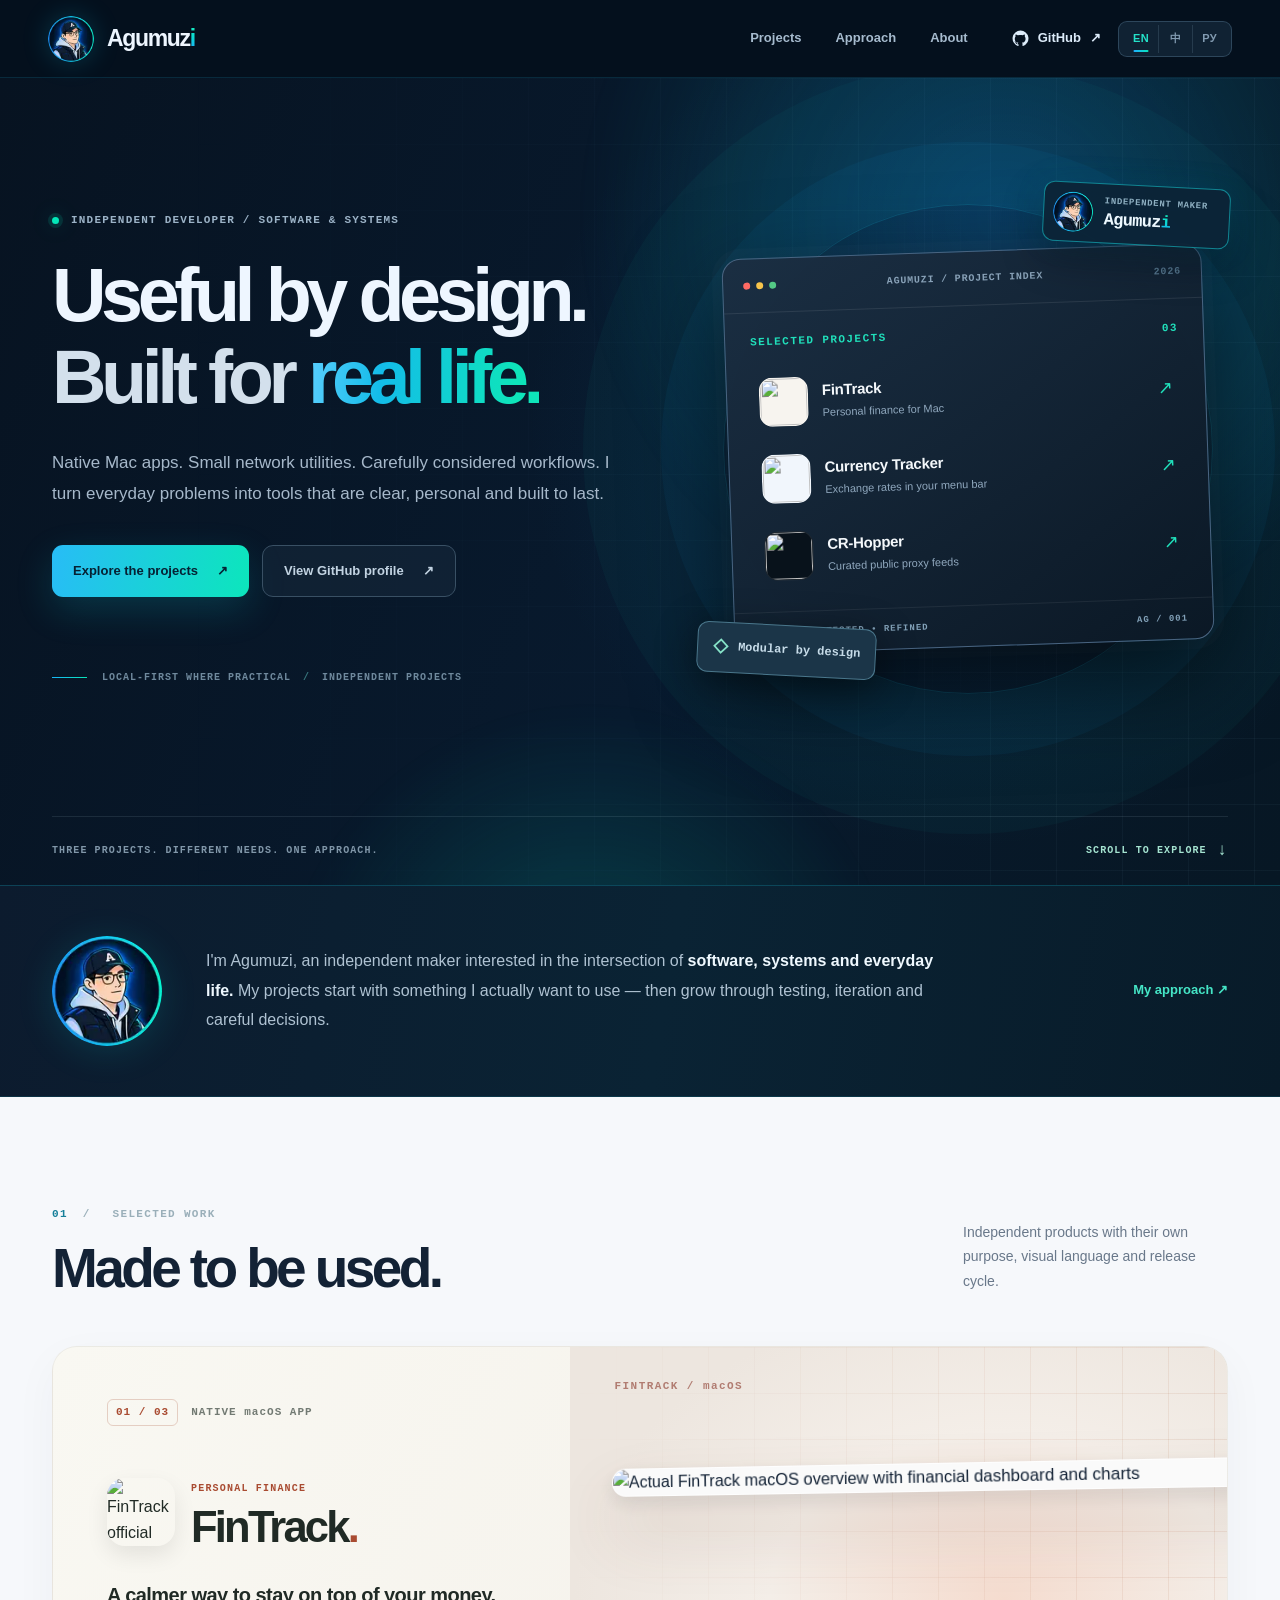
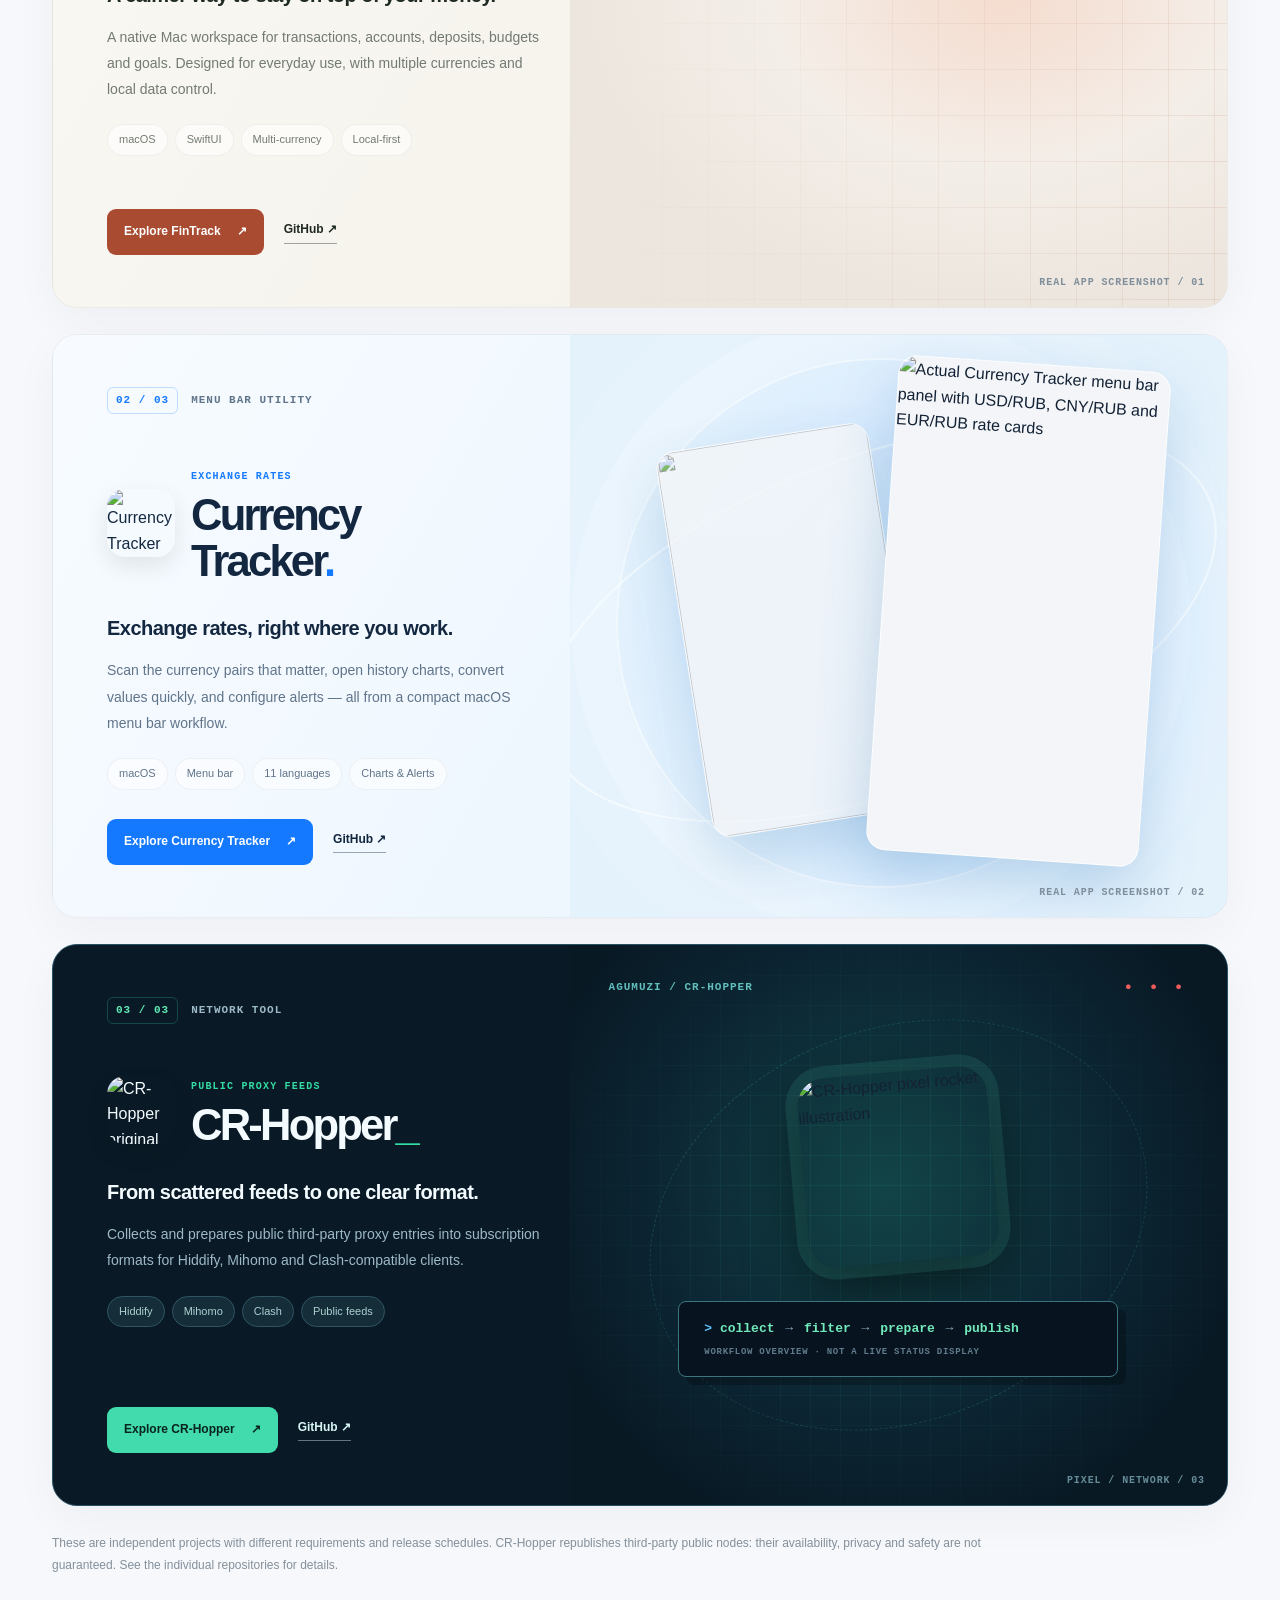
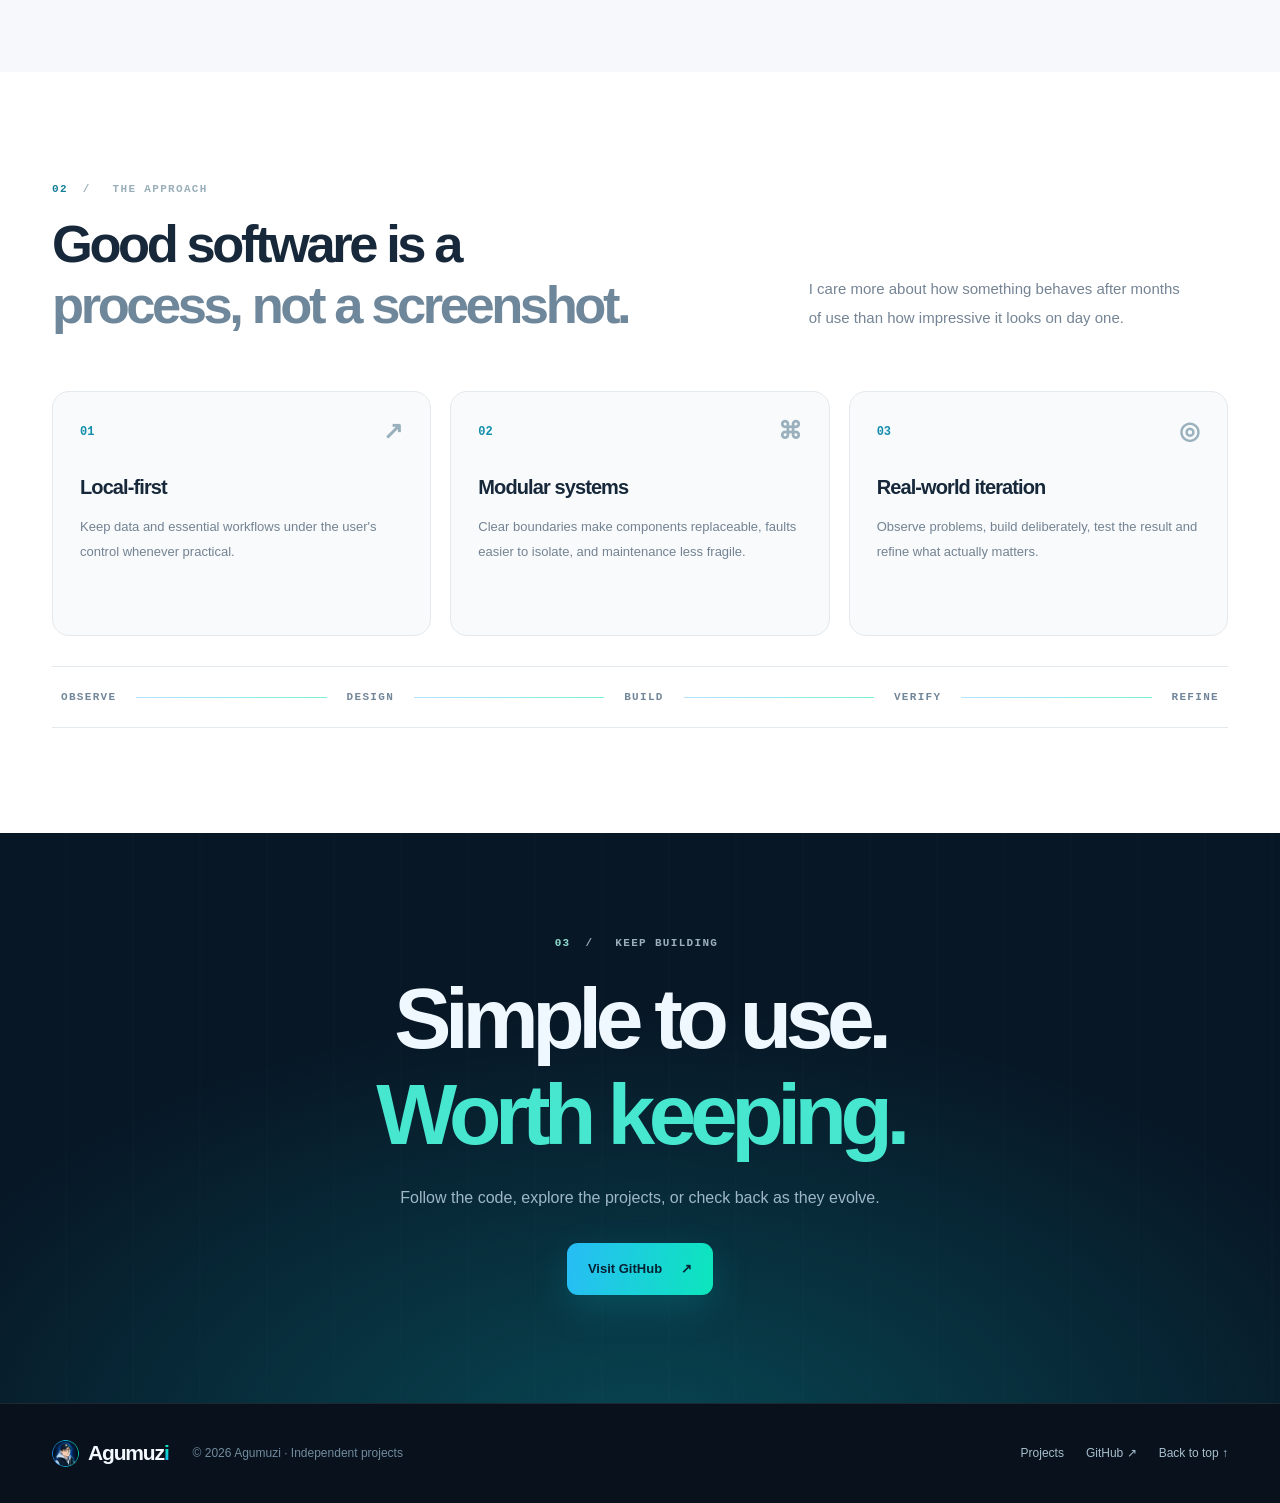
==== commit 4fc05ac9: "Correct CSS and JS cache-busting resource URLs" ====
--- a/index.html
+++ b/index.html
@@ -15,8 +15,8 @@
   <link rel="icon" href="./favicon.ico?v=20261028b" type="image/x-icon" sizes="any">
   <link rel="icon" href="./favicon.png?v=20261028b" type="image/png" sizes="32x32">
   <link rel="preload" href="./assets/avatar.webp" as="image" type="image/webp">
-  <link rel="stylesheet" href="./style.css?v=20261028-ru3>
-  <script defer src="./site.js?v=20261028-ru3></script>
+  <link rel="stylesheet" href="./style.css?v=20261028-ru3">
+  <script defer src="./site.js?v=20261028-ru3"></script>
 </head>
 <body>
   <a class="skip-link" href="#projects"><span class="en">Skip to selected projects</span><span class="zh">跳转至项目</span><span class="ru">Перейти к проектам</span></a>
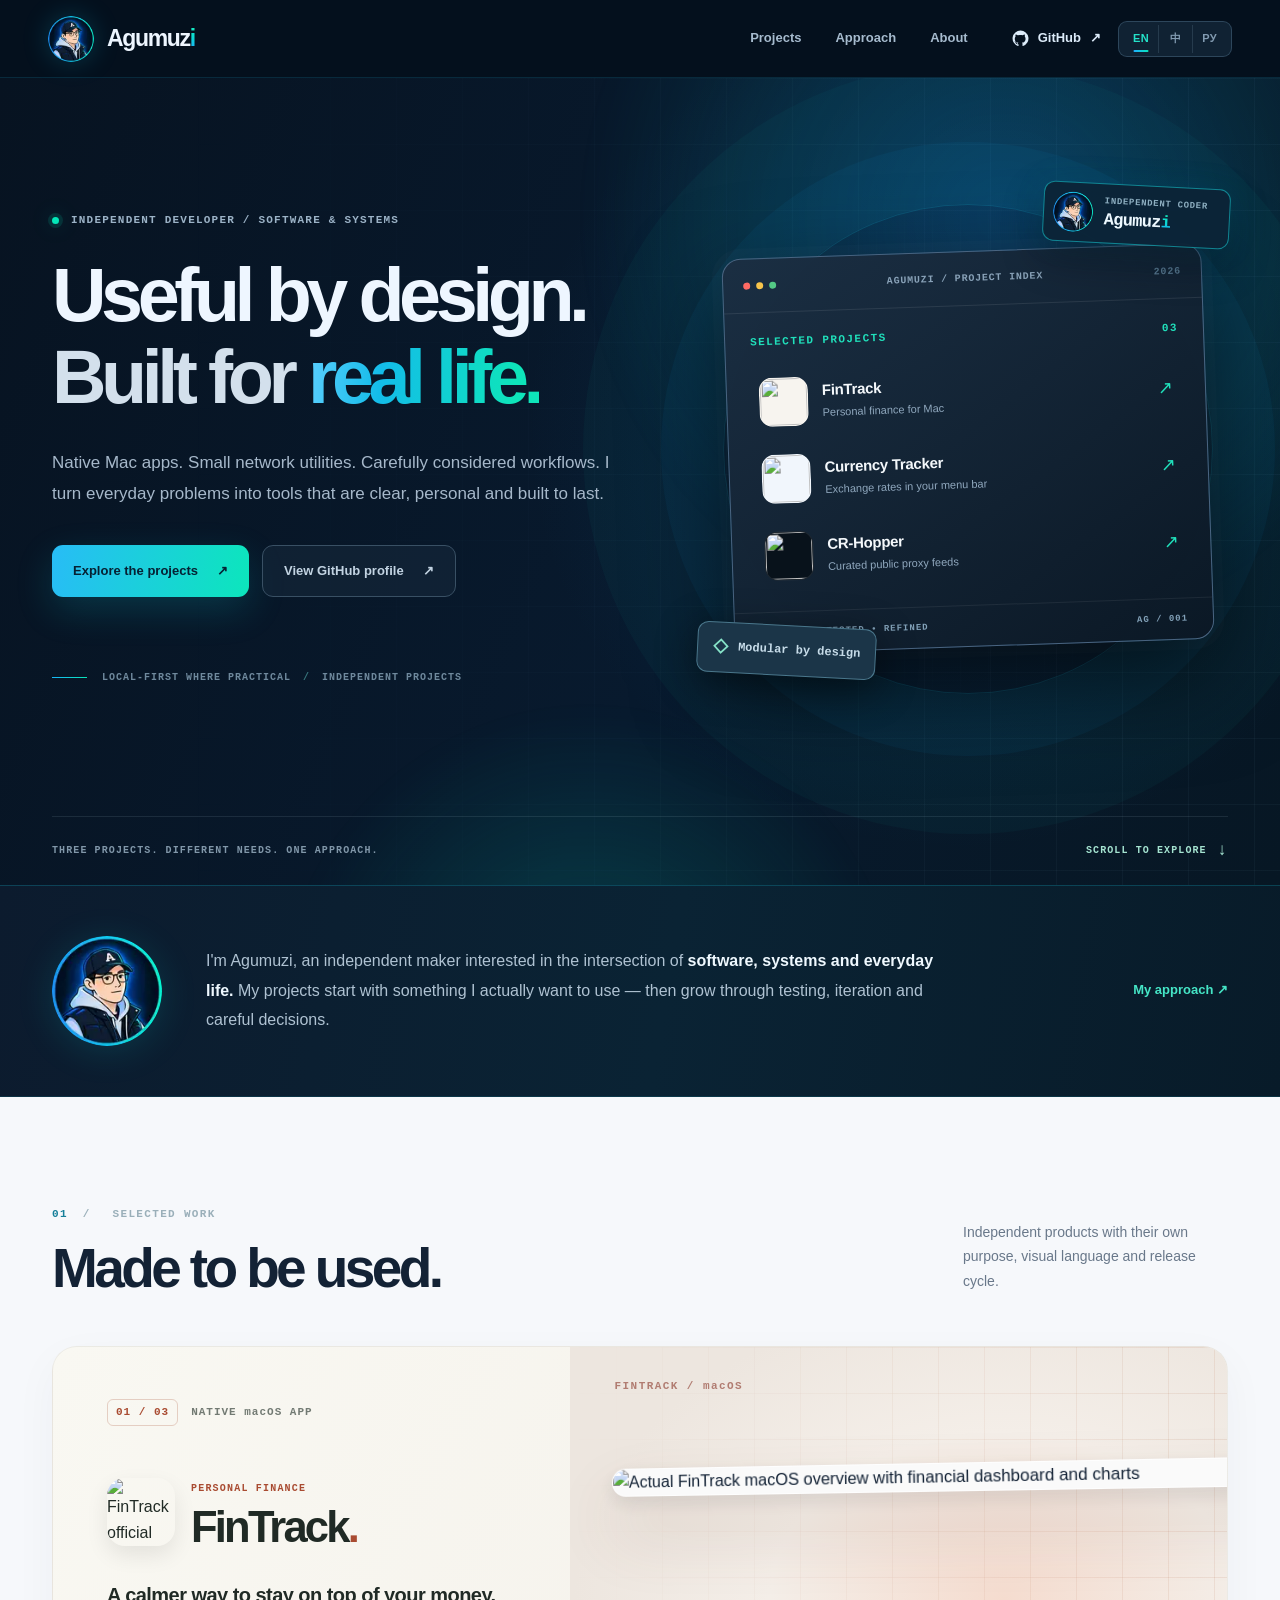
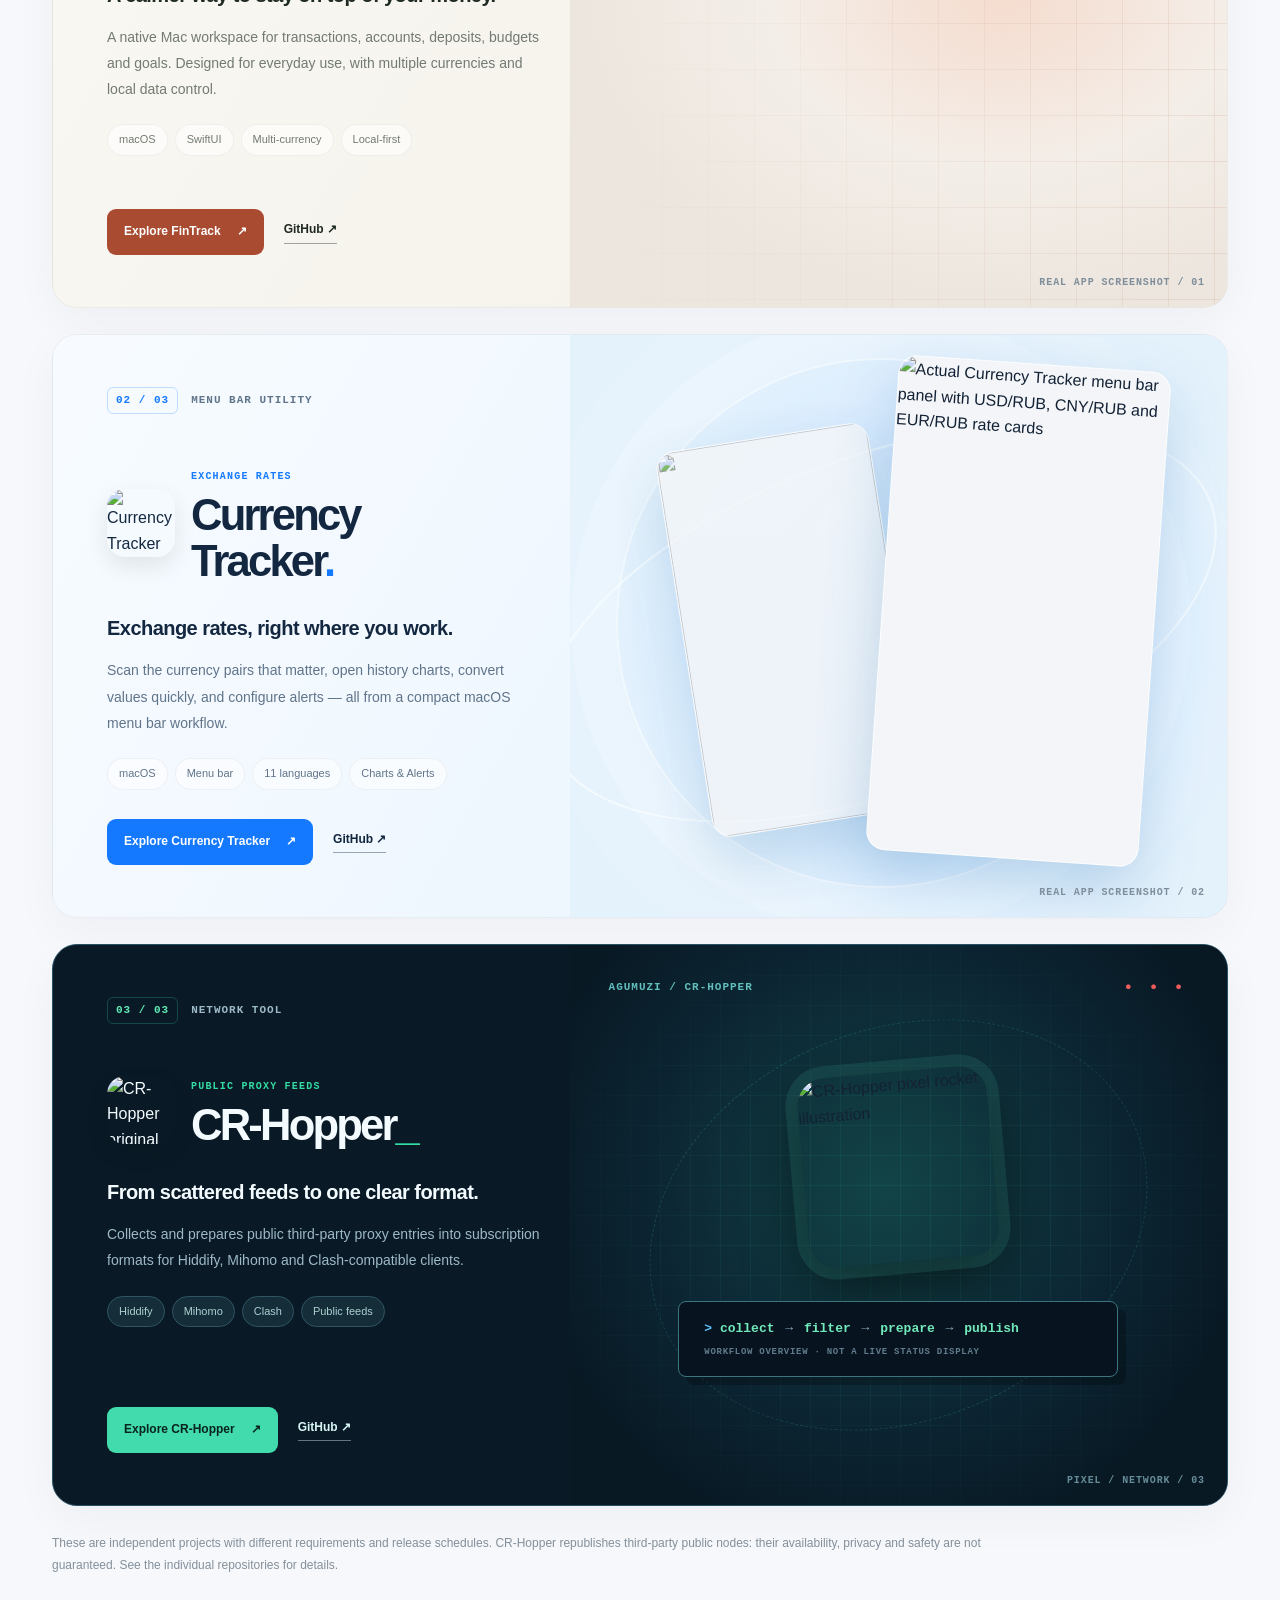
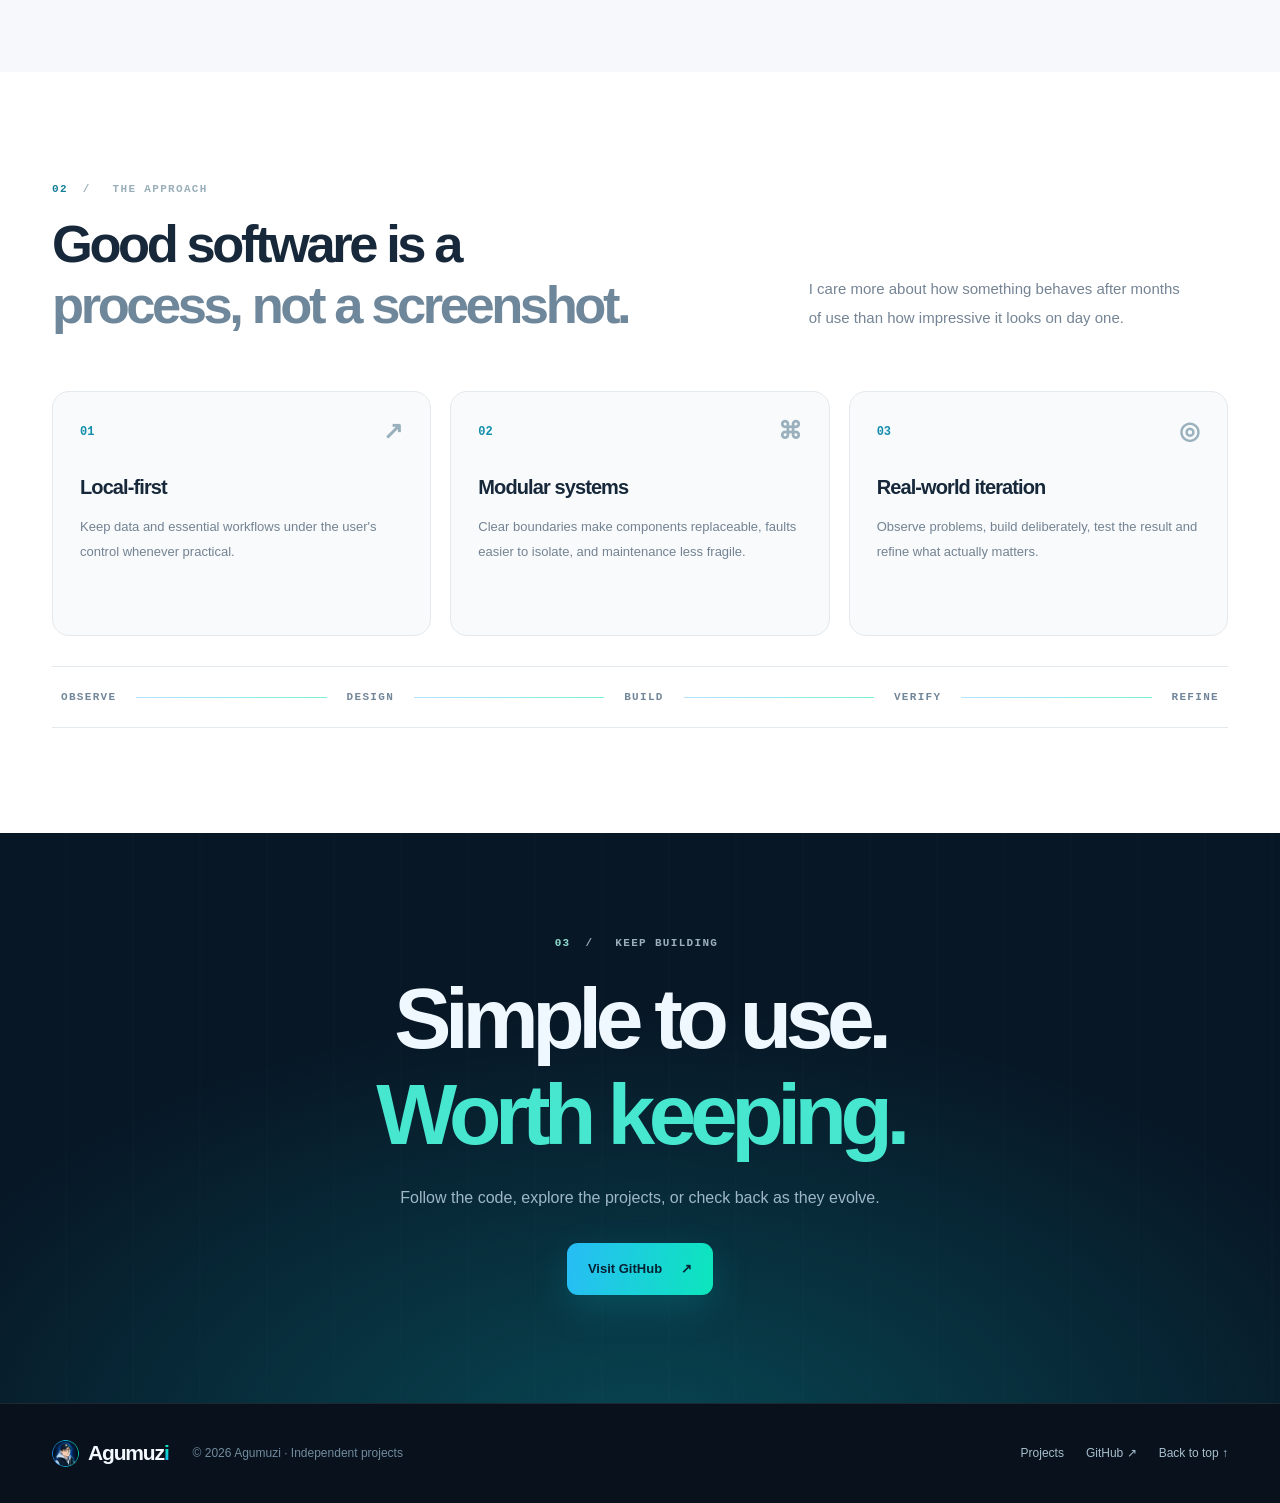
==== commit 8fbaddbc: "Fix Russian creator badge and rename English tagline to Independent Coder" ====
--- a/index.html
+++ b/index.html
@@ -15,7 +15,7 @@
   <link rel="icon" href="./favicon.ico?v=20261028b" type="image/x-icon" sizes="any">
   <link rel="icon" href="./favicon.png?v=20261028b" type="image/png" sizes="32x32">
   <link rel="preload" href="./assets/avatar.webp" as="image" type="image/webp">
-  <link rel="stylesheet" href="./style.css?v=20261028-ru3">
+  <link rel="stylesheet" href="./style.css?v=20261028-ru4">
   <script defer src="./site.js?v=20261028-ru3"></script>
 </head>
 <body>
@@ -78,7 +78,7 @@
             </div>
             <div class="panel-bottom"><span><span class="pulse-dot"></span> <span class="en">BUILT • TESTED • REFINED</span><span class="zh">构建 • 测试 • 优化</span><span class="ru">КОД • ТЕСТЫ • ПРАВКИ</span></span><span>AG / 001</span></div>
           </div>
-          <div class="floating-badge floating-top creator-chip"><img src="./assets/avatar.webp" width="40" height="40" alt=""><span class="creator-copy"><small class="en">INDEPENDENT MAKER</small><small class="zh">独立开发者</small><strong>Agumuz<span class="brand-i">i</span></strong></span></div>
+          <div class="floating-badge floating-top creator-chip"><img src="./assets/avatar.webp" width="40" height="40" alt=""><span class="creator-copy"><small class="en">INDEPENDENT CODER</small><small class="zh">独立开发者</small><small class="ru">НЕЗАВИСИМЫЙ РАЗРАБОТЧИК</small><strong>Agumuz<span class="brand-i">i</span></strong></span></div>
           <div class="floating-badge floating-bottom"><span class="badge-symbol badge-green">◇</span><span class="en">Modular by design</span><span class="zh">模块化设计</span><span class="ru">Модульный подход</span></div>
         </div>
       </div>
--- a/style.css
+++ b/style.css
@@ -187,6 +187,8 @@
 .creator-chip .creator-copy {display:flex;flex-direction:column;gap:2px;line-height:1.2}
 .creator-chip .creator-copy small {font:700 9px/1.3 ui-monospace,Menlo,monospace;letter-spacing:.075em;color:#8eafc1}
 .creator-chip .creator-copy strong {font-size:17px;font-weight:820;color:#edf9ff;letter-spacing:-.04em}
+html[lang="ru"] .floating-top.creator-chip {min-width:244px}
+.creator-chip .creator-copy small.ru {font-size:8px;letter-spacing:.035em;white-space:nowrap}
 .creator-chip .creator-copy strong .brand-i {font-size:inherit}
 .intro-strip{
   background:linear-gradient(100deg,#0c1b2e,#0a2334 52%,#081b29);
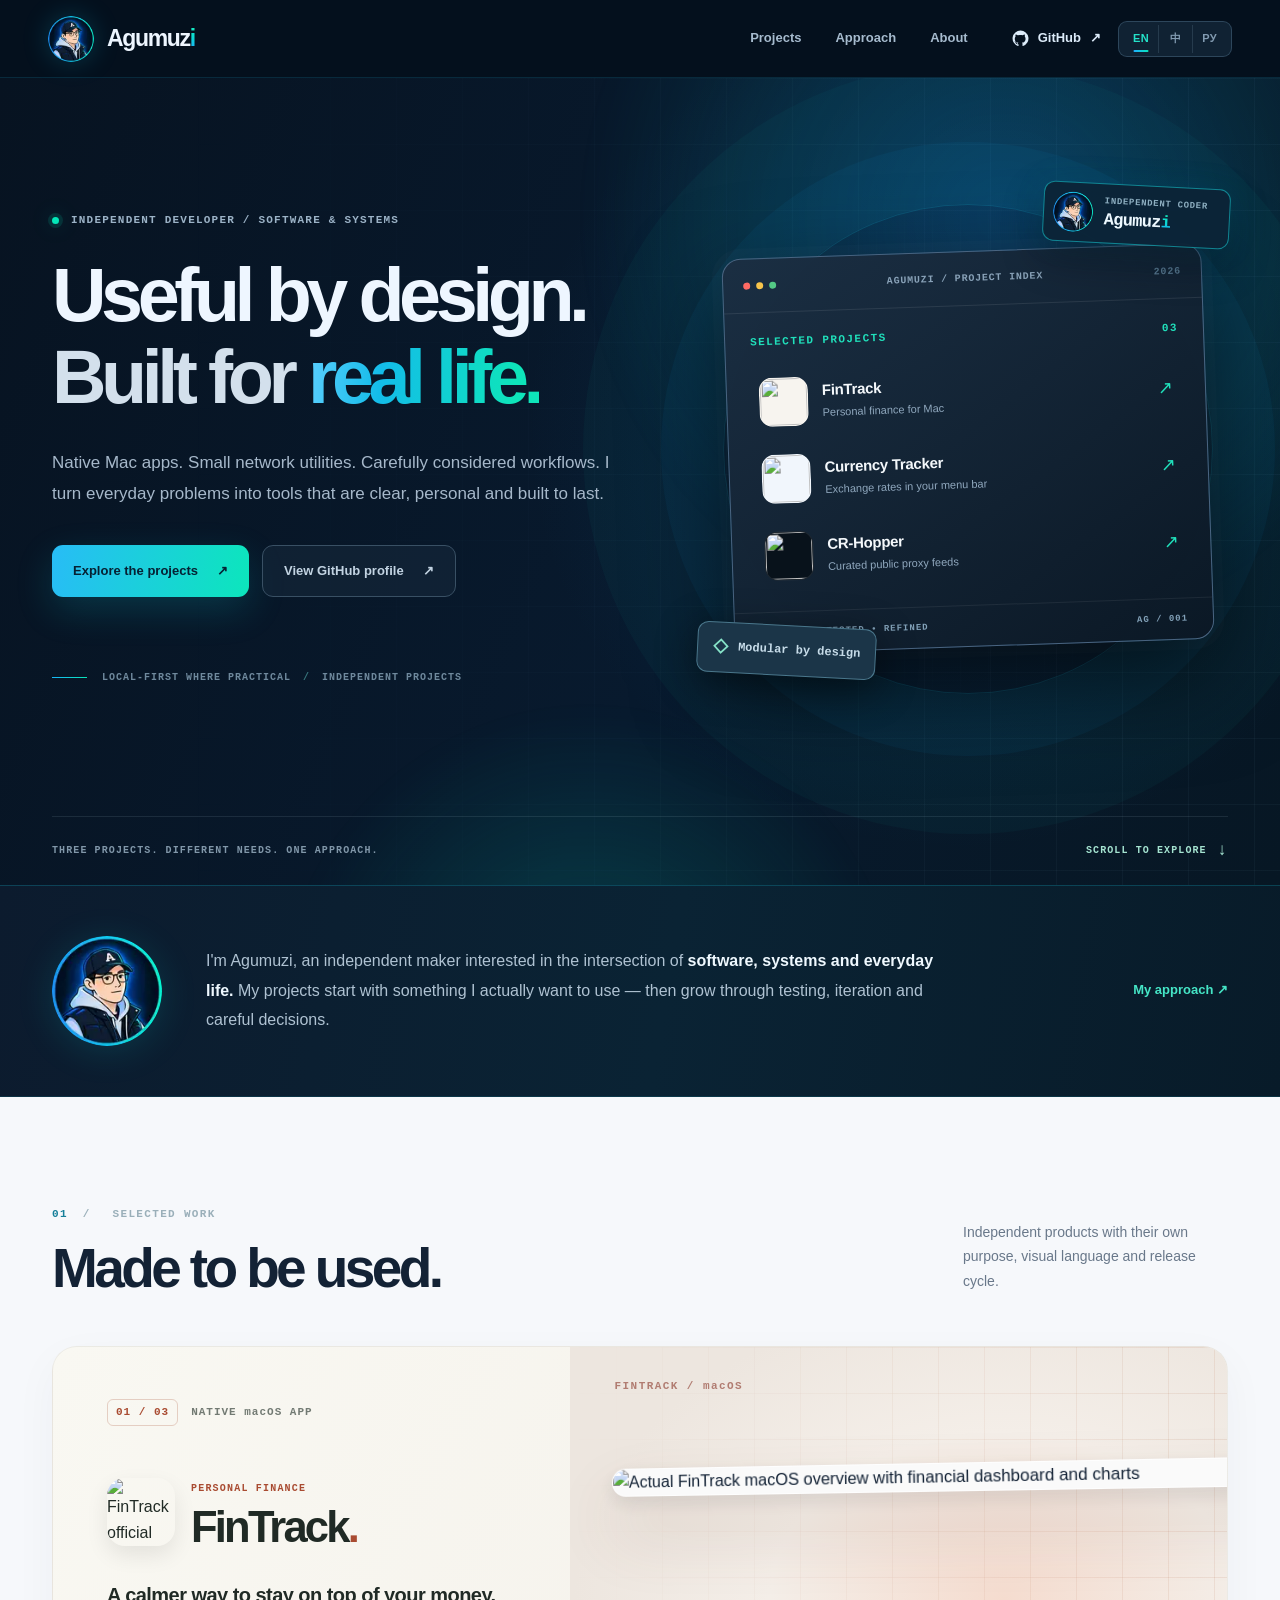
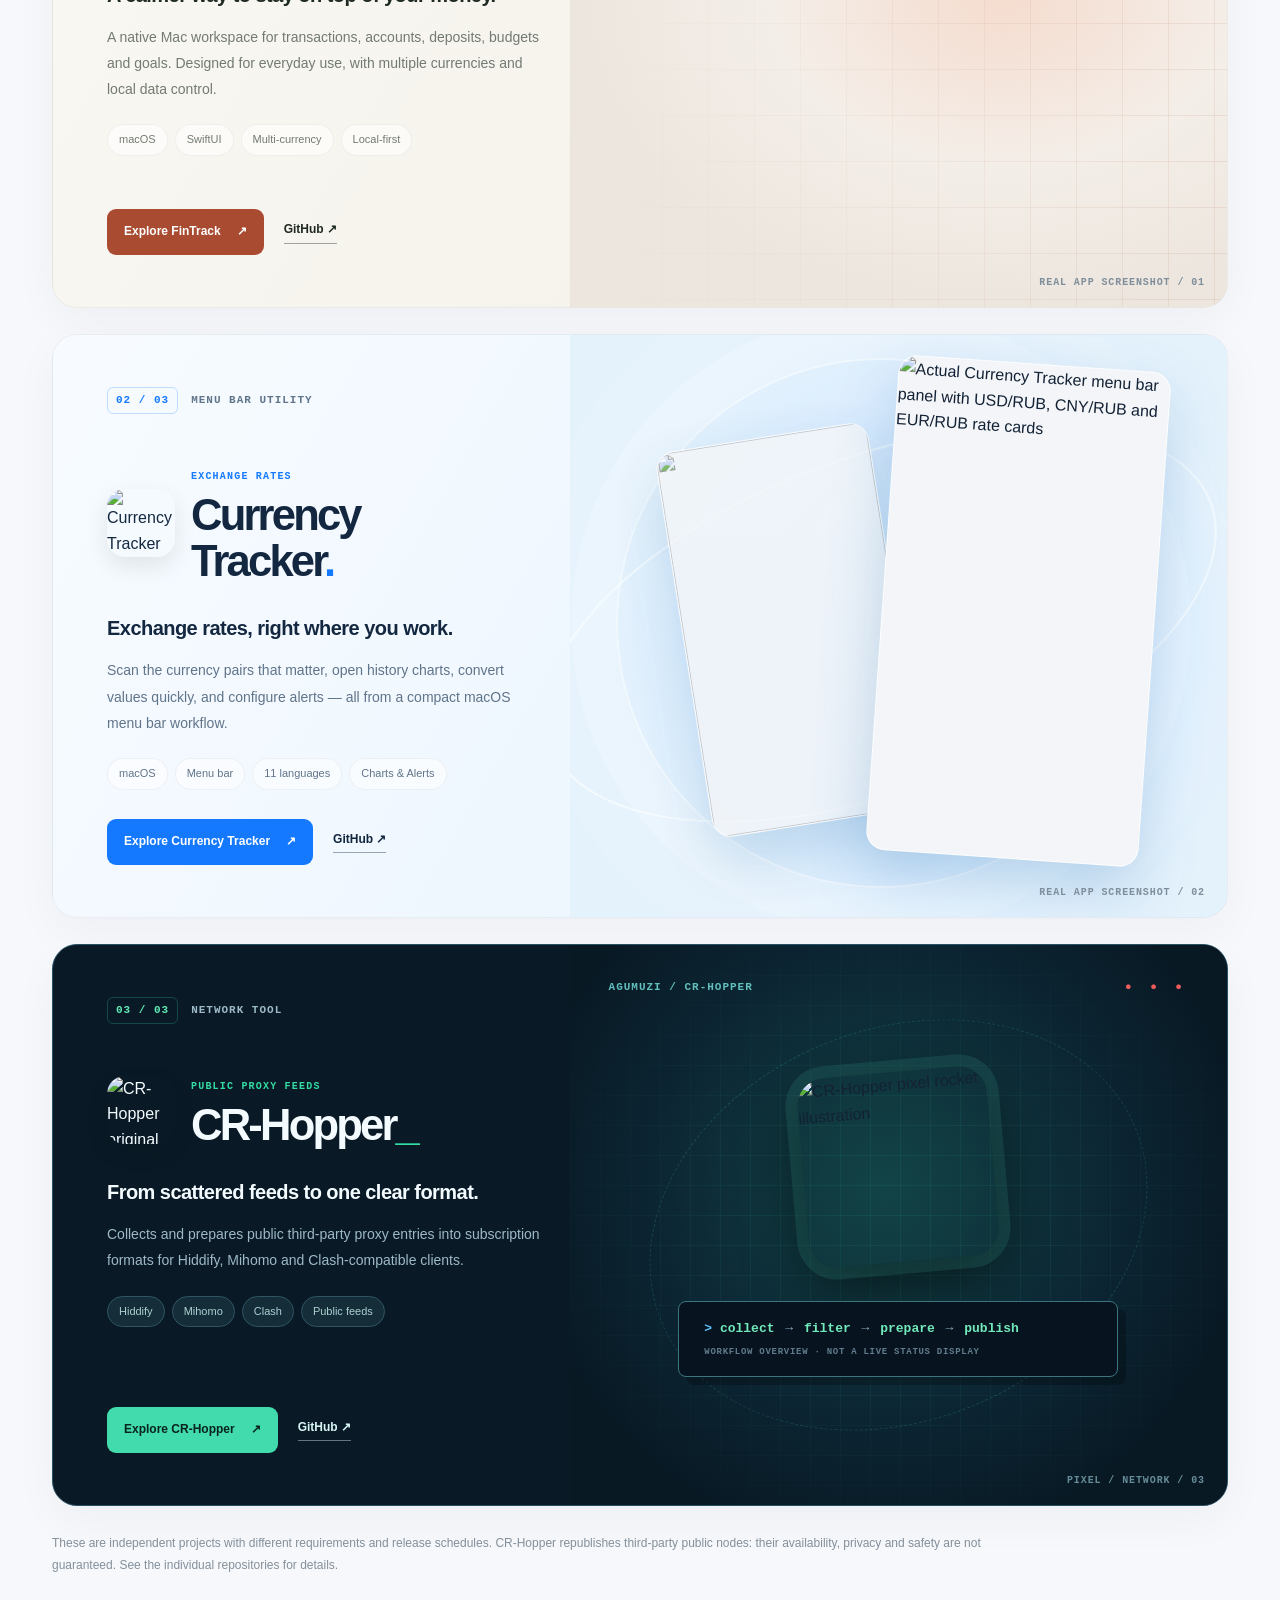
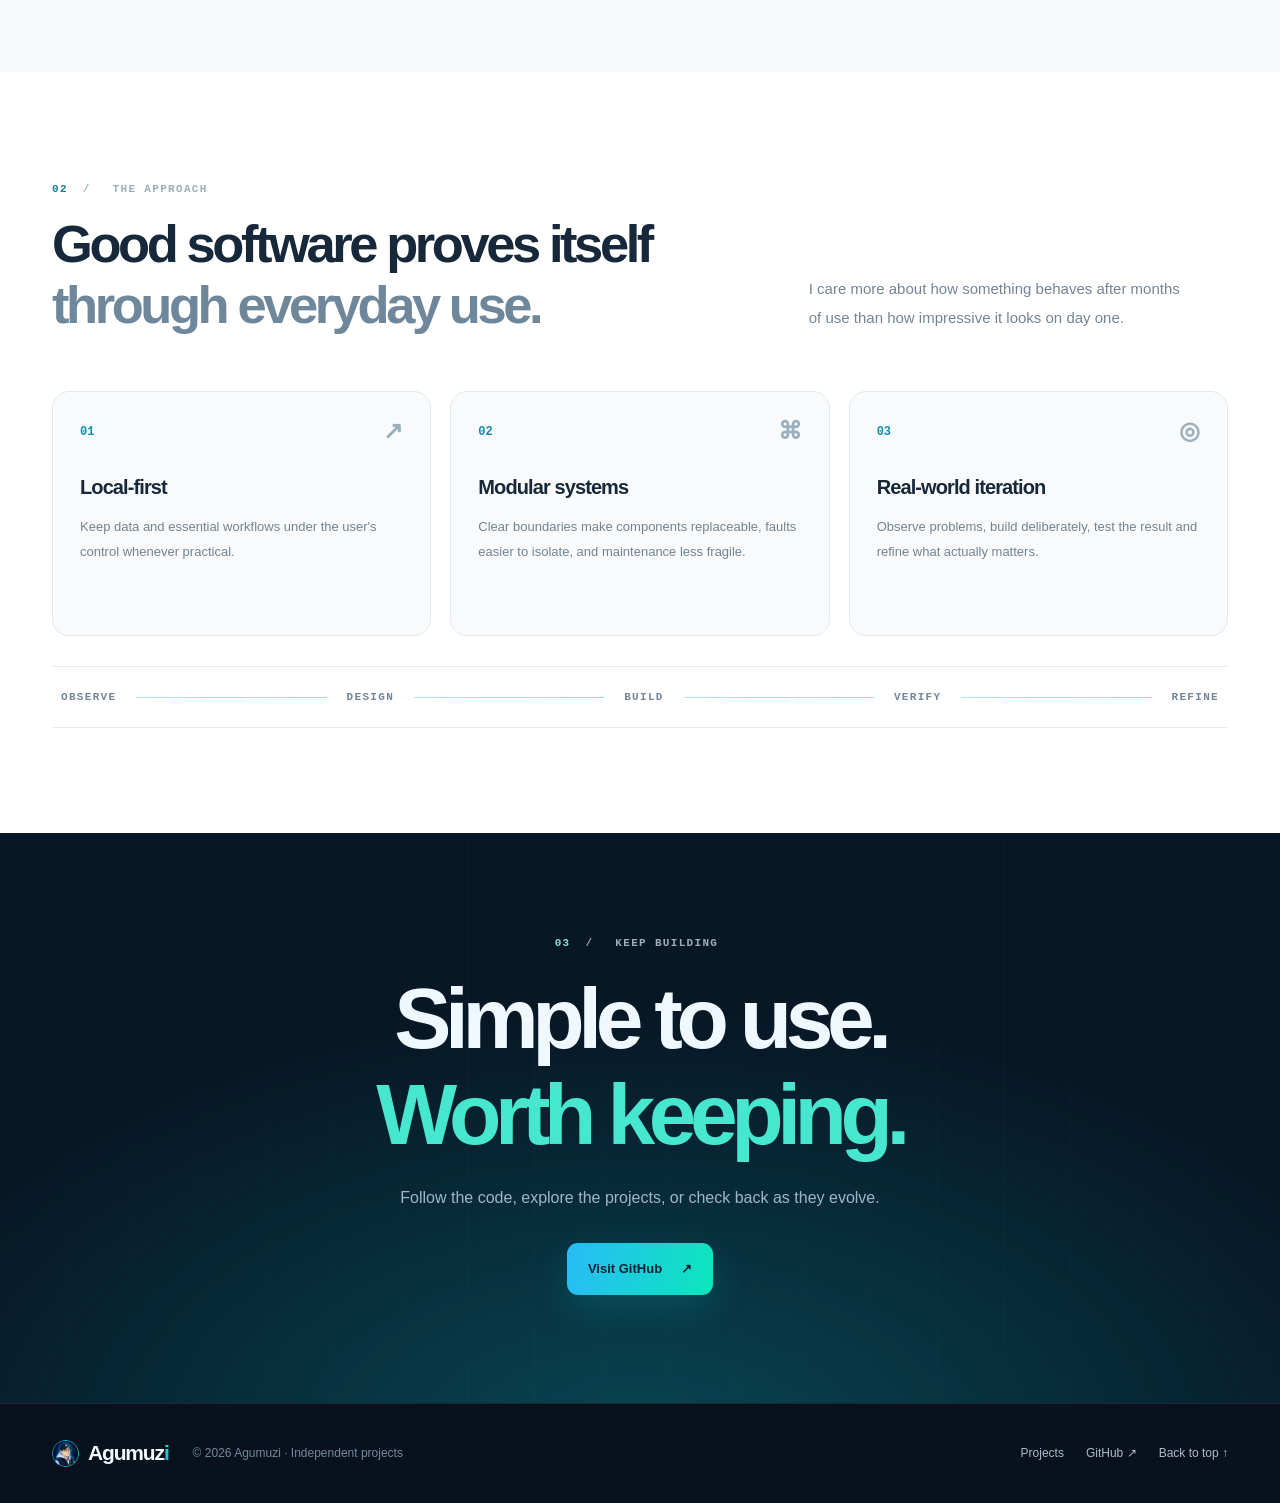
==== commit cd32d443: "Clarify software quality headline and improve Russian closing tagline" ====
--- a/index.html
+++ b/index.html
@@ -168,7 +168,7 @@
 
     <section class="approach" id="approach" aria-labelledby="approach-heading">
       <div class="container">
-        <div class="approach-heading"><div><p class="section-index">02 <span>/</span> <span class="en">THE APPROACH</span><span class="zh">开发理念</span><span class="ru">ПОДХОД</span></p><h2 id="approach-heading"><span class="en">Good software is a<br><em>process, not a screenshot.</em></span><span class="zh">好的软件来自<br><em>持续验证，而不止于截图。</em></span><span class="ru">Хорошее ПО — это<br><em>процесс, а не скриншот.</em></span></h2></div><p class="en">I care more about how something behaves after months of use than how impressive it looks on day one.</p><p class="zh">比起软件第一天看起来多漂亮，我更在意它使用几个月之后，是否依旧可靠、好用、容易维护。</p><p class="ru">Для меня важнее, как программа работает спустя месяцы, чем насколько эффектно она выглядит в первый день.</p></div>
+        <div class="approach-heading"><div><p class="section-index">02 <span>/</span> <span class="en">THE APPROACH</span><span class="zh">开发理念</span><span class="ru">ПОДХОД</span></p><h2 id="approach-heading"><span class="en">Good software proves itself<br><em>through everyday use.</em></span><span class="zh">好的软件，<br><em>经得起日常使用的检验。</em></span><span class="ru">Качество ПО видно<br><em>в повседневной работе.</em></span></h2></div><p class="en">I care more about how something behaves after months of use than how impressive it looks on day one.</p><p class="zh">比起软件第一天看起来多漂亮，我更在意它使用几个月之后，是否依旧可靠、好用、容易维护。</p><p class="ru">Для меня важнее, как программа работает спустя месяцы, чем насколько эффектно она выглядит в первый день.</p></div>
         <div class="principle-grid">
           <div class="principle"><div class="principle-head"><span>01</span><span>↗</span></div><h3><span class="en">Local-first</span><span class="zh">本地优先</span><span class="ru">Локальные данные</span></h3><p class="en">Keep data and essential workflows under the user's control whenever practical.</p><p class="zh">在可行的情况下，让数据和关键工作流尽可能保留在用户自己的设备上。</p><p class="ru">По возможности данные и ключевые процессы должны оставаться под контролем пользователя.</p></div>
           <div class="principle"><div class="principle-head"><span>02</span><span>⌘</span></div><h3><span class="en">Modular systems</span><span class="zh">模块化系统</span><span class="ru">Модульные системы</span></h3><p class="en">Clear boundaries make components replaceable, faults easier to isolate, and maintenance less fragile.</p><p class="zh">明确模块边界，使组件可替换、问题可隔离，降低长期维护成本。</p><p class="ru">Чёткие границы позволяют заменять компоненты, проще находить неполадки и снижать хрупкость системы.</p></div>
@@ -180,7 +180,7 @@
     <section class="closing" aria-labelledby="closing-heading">
       <div class="container closing-inner">
         <p class="section-index">03 <span>/</span> <span class="en">KEEP BUILDING</span><span class="zh">持续构建</span><span class="ru">РАЗВИТИЕ</span></p>
-        <h2 id="closing-heading"><span class="en">Simple to use.<br><span>Worth keeping.</span></span><span class="zh">用起来简单。<br><span>值得长期保留。</span></span><span class="ru">Просто пользоваться.<br><span>Надолго в работе.</span></span></h2>
+        <h2 id="closing-heading"><span class="en">Simple to use.<br><span>Worth keeping.</span></span><span class="zh">用起来简单。<br><span>值得长期保留。</span></span><span class="ru">Легко пользоваться.<br><span>Полезно каждый день.</span></span></h2>
         <p class="en">Follow the code, explore the projects, or check back as they evolve.</p><p class="zh">浏览项目源码、查看产品介绍，或关注它们之后的演进。</p><p class="ru">Изучайте исходный код, знакомьтесь с проектами и следите за их развитием.</p>
         <a class="button button-primary" href="https://github.com/Agumuzi" target="_blank" rel="noopener noreferrer"><span class="en">Visit GitHub</span><span class="zh">访问 GitHub</span><span class="ru">Перейти на GitHub</span> <span aria-hidden="true">↗</span></a>
       </div>
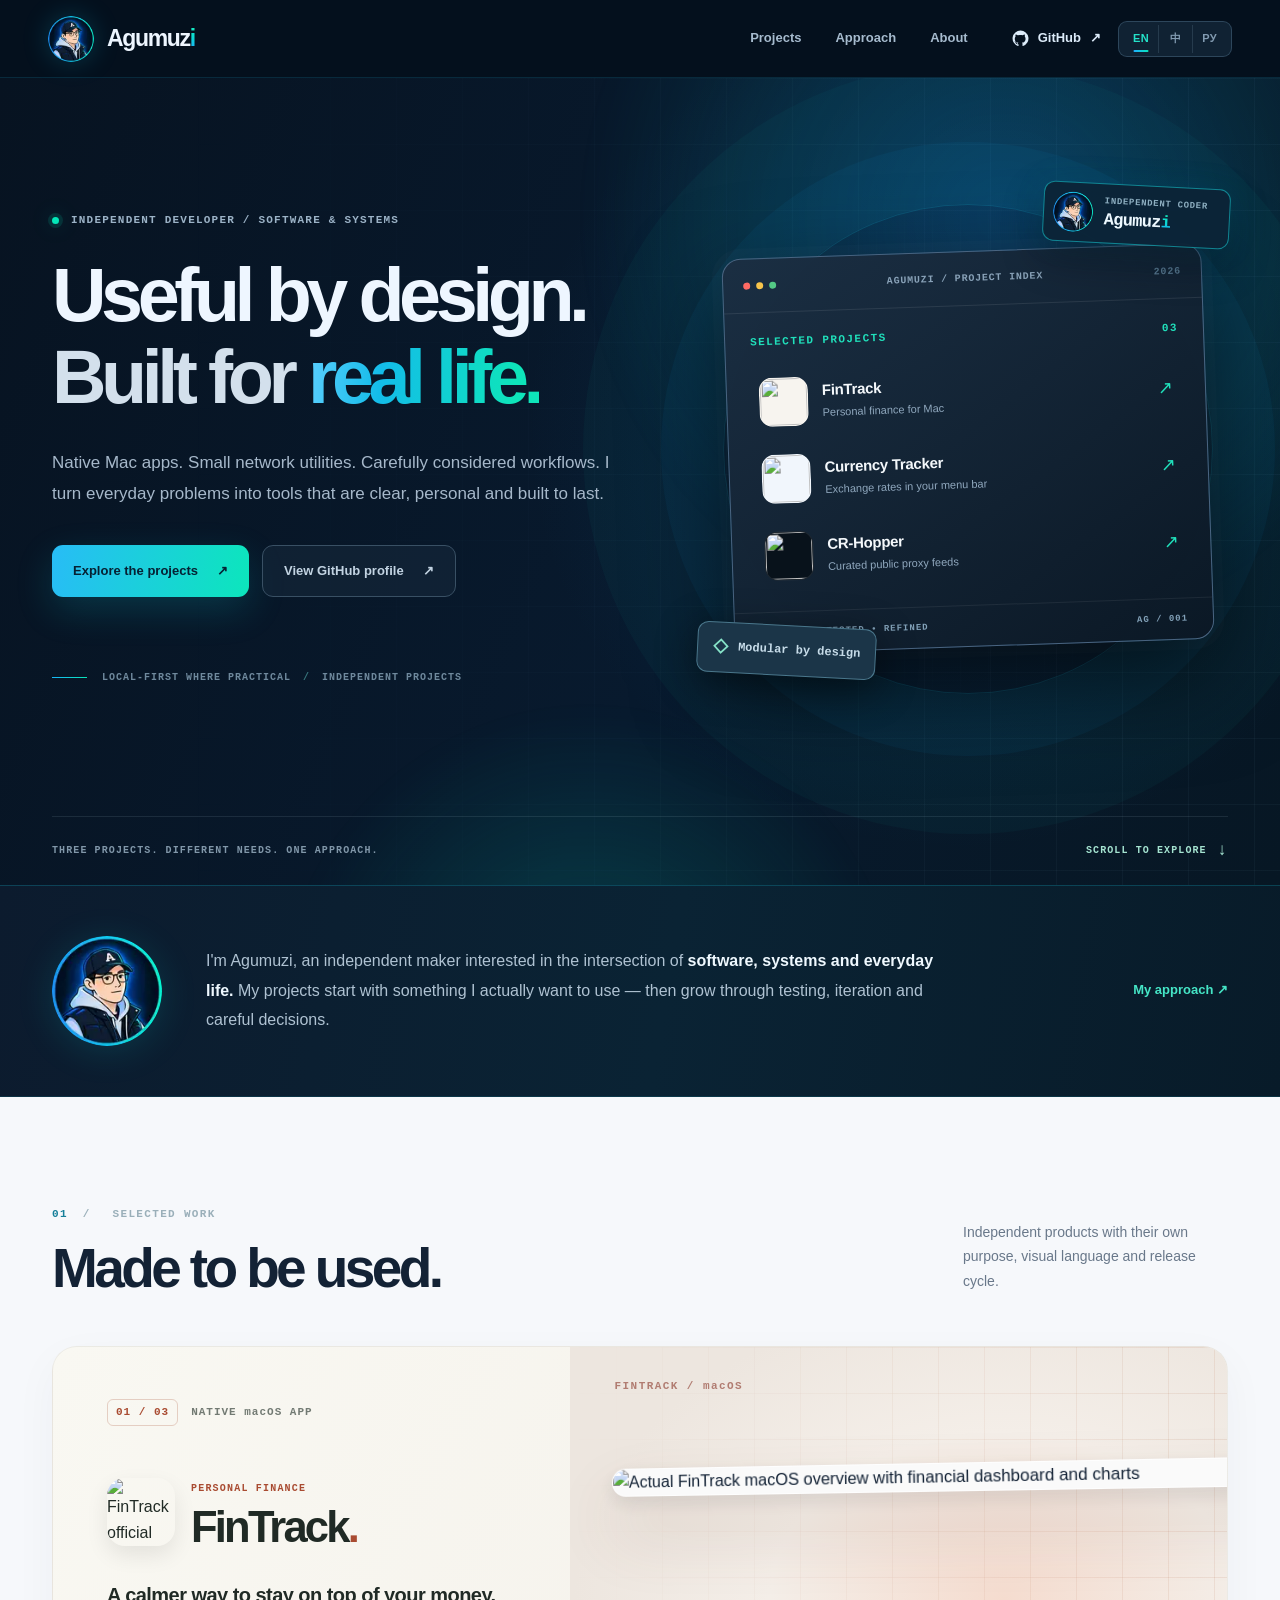
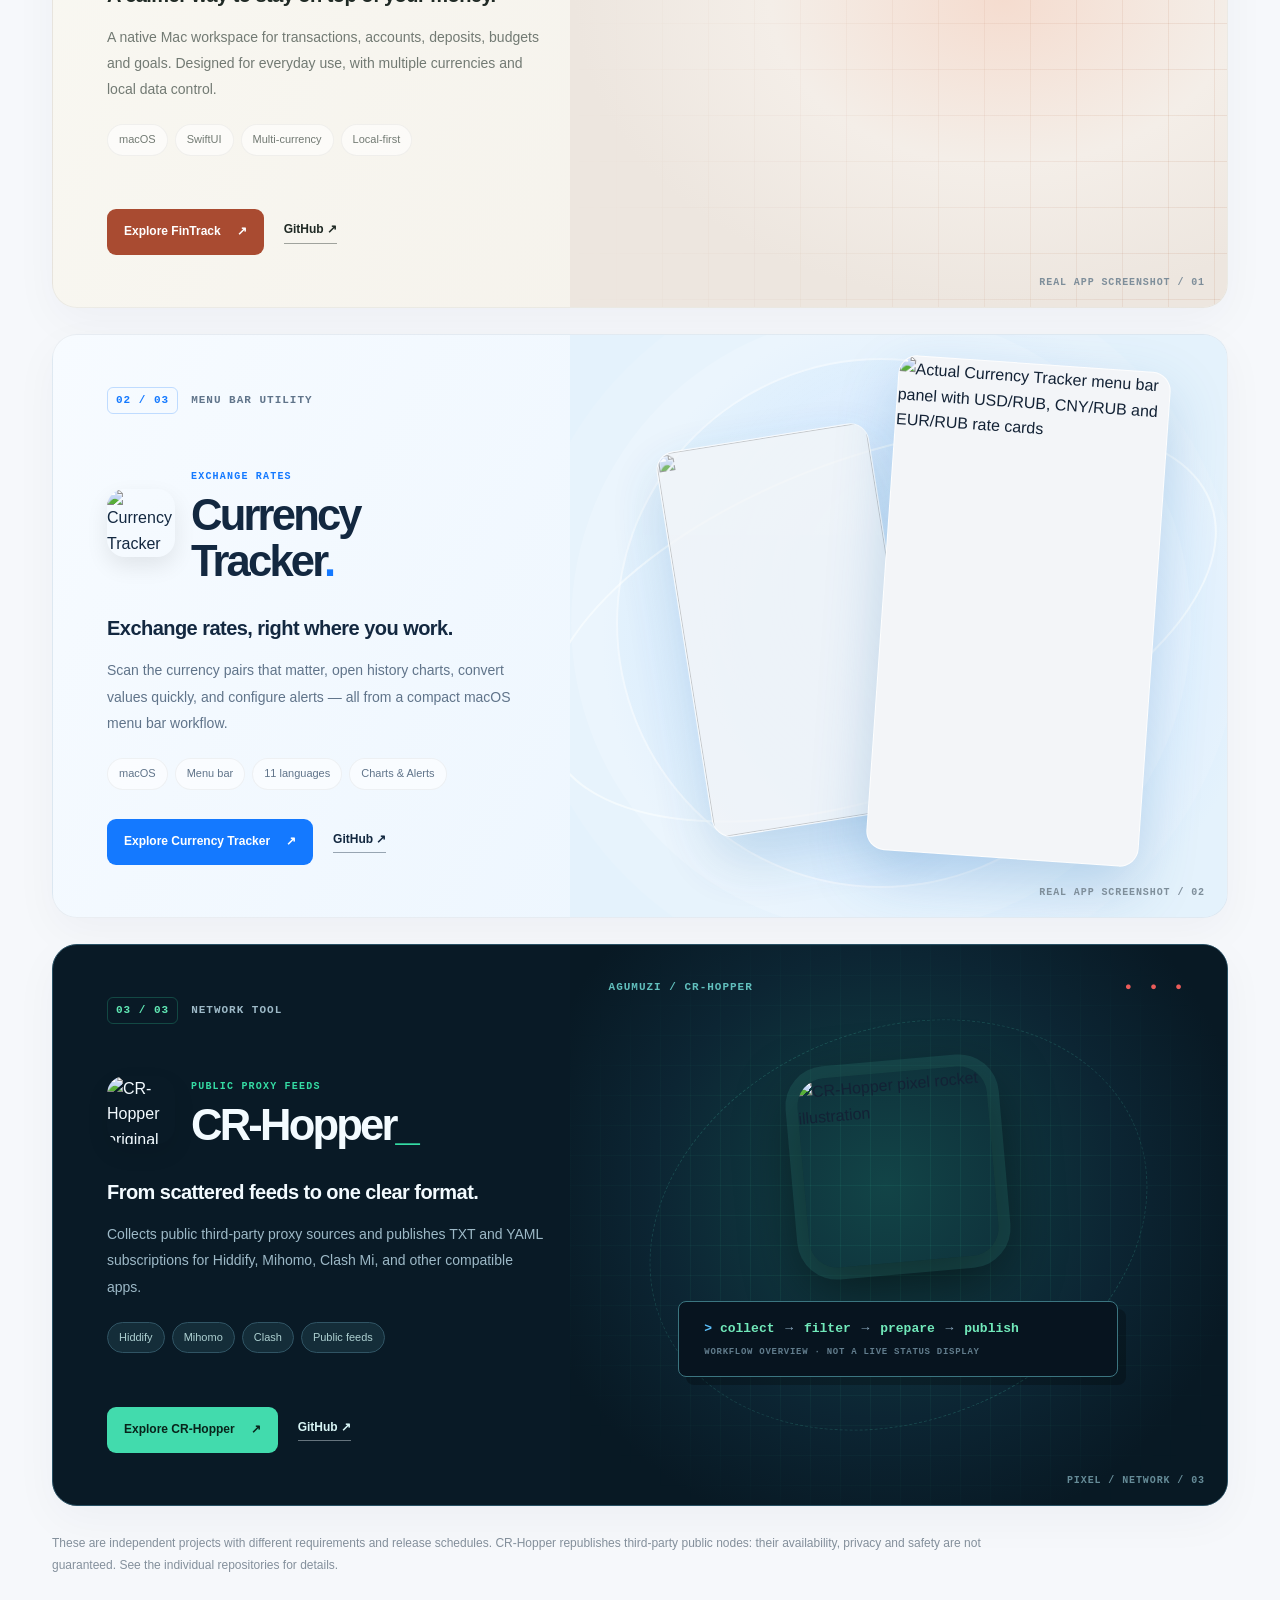
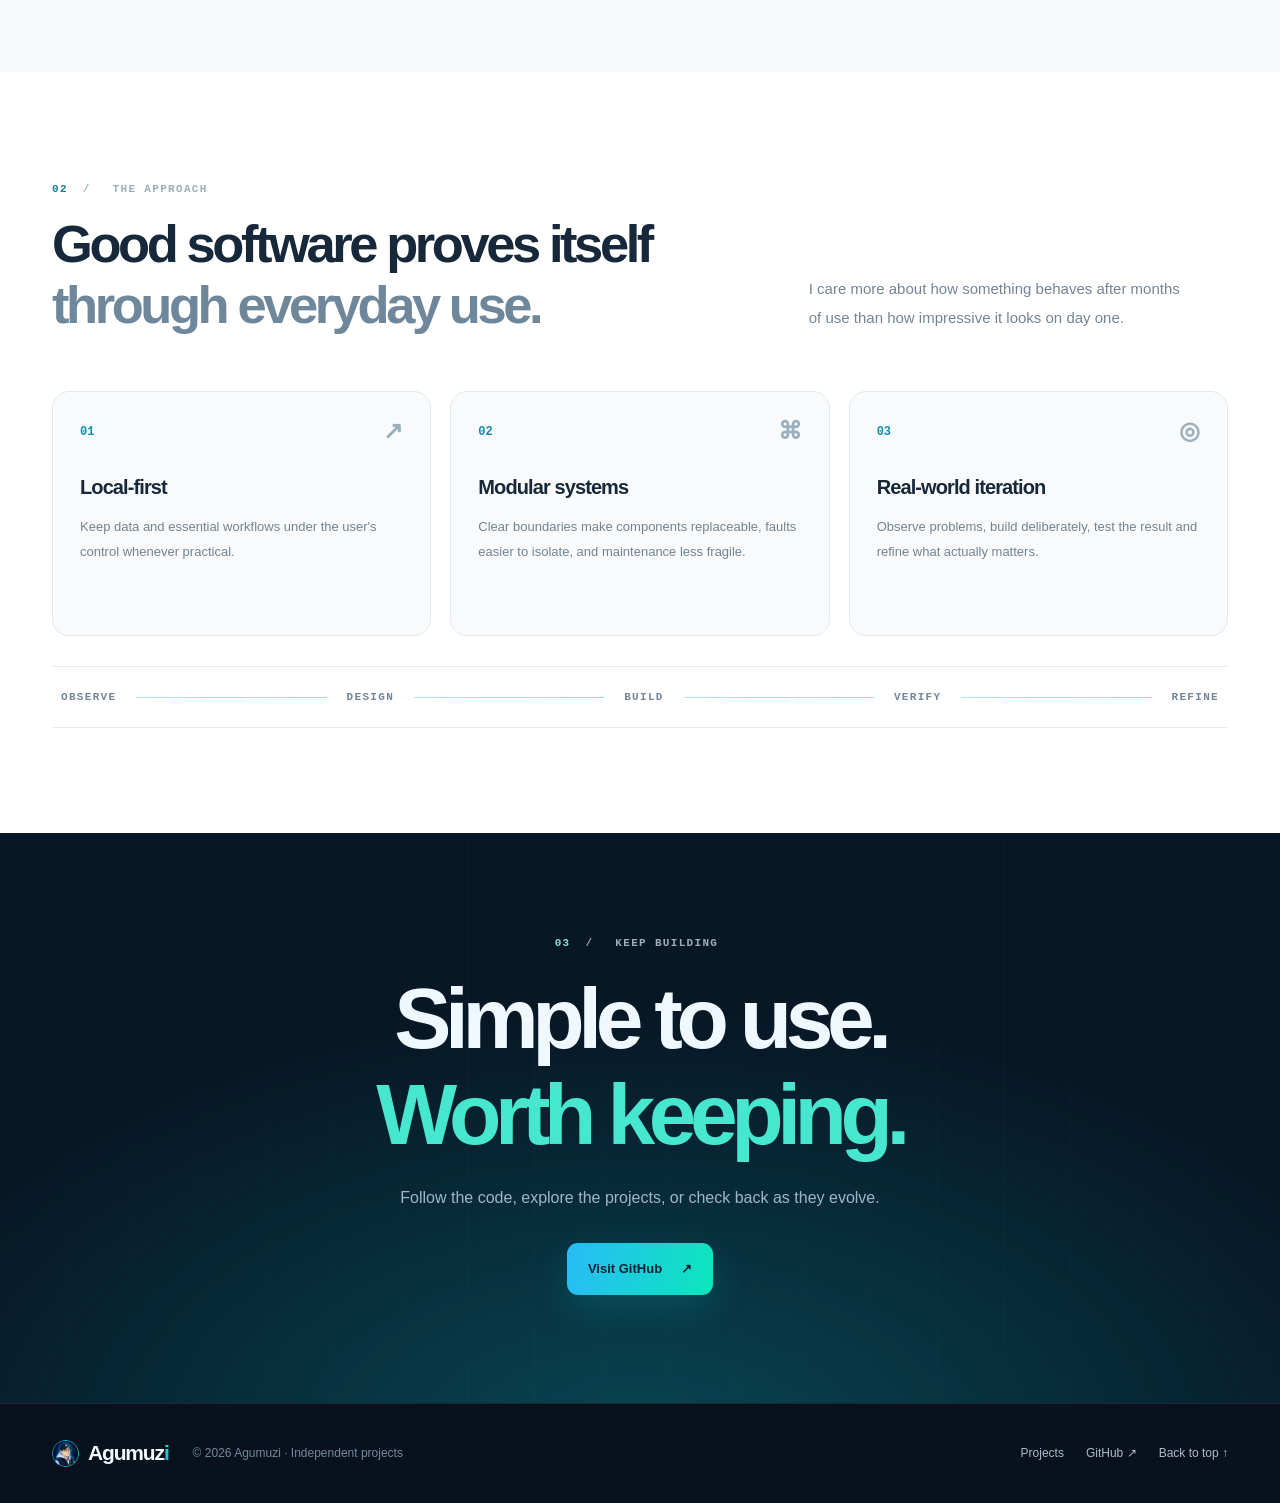
==== commit 7c41b752: "Clarify CR-Hopper English and Russian app compatibility text" ====
--- a/index.html
+++ b/index.html
@@ -15,7 +15,7 @@
   <link rel="icon" href="./favicon.ico?v=20261028b" type="image/x-icon" sizes="any">
   <link rel="icon" href="./favicon.png?v=20261028b" type="image/png" sizes="32x32">
   <link rel="preload" href="./assets/avatar.webp" as="image" type="image/webp">
-  <link rel="stylesheet" href="./style.css?v=20261028-ru4">
+  <link rel="stylesheet" href="./style.css?v=20261028-ru5">
   <script defer src="./site.js?v=20261028-ru3"></script>
 </head>
 <body>
@@ -144,8 +144,8 @@
             <div class="feature-logo-heading"><img src="https://raw.githubusercontent.com/Agumuzi/crhopper/main/docs/assets/rocket.svg" width="72" height="72" alt="CR-Hopper original pixel rocket logo" loading="lazy"><div><span class="feature-kicker en">PUBLIC PROXY FEEDS</span><span class="feature-kicker zh">公开代理订阅</span><span class="feature-kicker ru">ПУБЛИЧНЫЕ ПРОКСИ-ПОДПИСКИ</span><h3 id="cr-title">CR-Hopper<span class="feature-period">_</span></h3></div></div>
             <p class="feature-lead en">From scattered feeds to one clear format.</p>
             <p class="feature-lead zh">让分散的公开订阅更容易使用。</p><p class="feature-lead ru">Разрозненные источники — единый формат.</p>
-            <p class="feature-text en">Collects and prepares public third-party proxy entries into subscription formats for Hiddify, Mihomo and Clash-compatible clients.</p>
-            <p class="feature-text zh">整理公开第三方代理来源，将其转换并发布为适用于 Hiddify、Mihomo 和 Clash 兼容客户端的订阅格式。</p><p class="feature-text ru">Собирает и преобразует публичные прокси-узлы сторонних источников в подписки для Hiddify, Mihomo и клиентов, совместимых с Clash.</p>
+            <p class="feature-text en">Collects public third-party proxy sources and publishes TXT and YAML subscriptions for Hiddify, Mihomo, Clash Mi, and other compatible apps.</p>
+            <p class="feature-text zh">整理公开第三方代理来源，将其转换并发布为适用于 Hiddify、Mihomo 和 Clash 兼容客户端的订阅格式。</p><p class="feature-text ru">Собирает прокси-узлы из открытых сторонних источников и публикует подписки TXT и YAML для Hiddify, Mihomo, Clash Mi и других совместимых приложений.</p>
             <div class="feature-pills"><span>Hiddify</span><span>Mihomo</span><span>Clash</span><span class="en">Public feeds</span><span class="zh">公开订阅</span><span class="ru">Публичные подписки</span></div>
             <div class="feature-actions"><a class="project-button" href="https://agumuzi.github.io/crhopper/" target="_blank" rel="noopener noreferrer"><span class="en">Explore CR-Hopper</span><span class="zh">访问 CR-Hopper 官网</span><span class="ru">Открыть CR-Hopper</span> <span aria-hidden="true">↗</span></a><a class="project-text-link" href="https://github.com/Agumuzi/crhopper" target="_blank" rel="noopener noreferrer">GitHub <span aria-hidden="true">↗</span></a></div>
           </div>
@@ -168,19 +168,19 @@
 
     <section class="approach" id="approach" aria-labelledby="approach-heading">
       <div class="container">
-        <div class="approach-heading"><div><p class="section-index">02 <span>/</span> <span class="en">THE APPROACH</span><span class="zh">开发理念</span><span class="ru">ПОДХОД</span></p><h2 id="approach-heading"><span class="en">Good software proves itself<br><em>through everyday use.</em></span><span class="zh">好的软件，<br><em>经得起日常使用的检验。</em></span><span class="ru">Качество ПО видно<br><em>в повседневной работе.</em></span></h2></div><p class="en">I care more about how something behaves after months of use than how impressive it looks on day one.</p><p class="zh">比起软件第一天看起来多漂亮，我更在意它使用几个月之后，是否依旧可靠、好用、容易维护。</p><p class="ru">Для меня важнее, как программа работает спустя месяцы, чем насколько эффектно она выглядит в первый день.</p></div>
+        <div class="approach-heading"><div><p class="section-index">02 <span>/</span> <span class="en">THE APPROACH</span><span class="zh">开发理念</span><span class="ru">ПОДХОД</span></p><h2 id="approach-heading"><span class="en">Good software proves itself<br><em>through everyday use.</em></span><span class="zh">好的软件，<br><em>经得起日常使用的检验。</em></span><span class="ru">Качество ПО<br><em>проверяется на практике.</em></span></h2></div><p class="en">I care more about how something behaves after months of use than how impressive it looks on day one.</p><p class="zh">比起软件第一天看起来多漂亮，我更在意它使用几个月之后，是否依旧可靠、好用、容易维护。</p><p class="ru">Для меня важно не первое впечатление, а то, насколько удобно и надёжно программа работает спустя месяцы.</p></div>
         <div class="principle-grid">
-          <div class="principle"><div class="principle-head"><span>01</span><span>↗</span></div><h3><span class="en">Local-first</span><span class="zh">本地优先</span><span class="ru">Локальные данные</span></h3><p class="en">Keep data and essential workflows under the user's control whenever practical.</p><p class="zh">在可行的情况下，让数据和关键工作流尽可能保留在用户自己的设备上。</p><p class="ru">По возможности данные и ключевые процессы должны оставаться под контролем пользователя.</p></div>
-          <div class="principle"><div class="principle-head"><span>02</span><span>⌘</span></div><h3><span class="en">Modular systems</span><span class="zh">模块化系统</span><span class="ru">Модульные системы</span></h3><p class="en">Clear boundaries make components replaceable, faults easier to isolate, and maintenance less fragile.</p><p class="zh">明确模块边界，使组件可替换、问题可隔离，降低长期维护成本。</p><p class="ru">Чёткие границы позволяют заменять компоненты, проще находить неполадки и снижать хрупкость системы.</p></div>
-          <div class="principle"><div class="principle-head"><span>03</span><span>◎</span></div><h3><span class="en">Real-world iteration</span><span class="zh">真实场景迭代</span><span class="ru">Итерации на практике</span></h3><p class="en">Observe problems, build deliberately, test the result and refine what actually matters.</p><p class="zh">从实际问题出发，有目的地构建、验证结果，并持续改进真正重要的细节。</p><p class="ru">Находить реальные проблемы, осознанно разрабатывать, проверять результат и улучшать то, что действительно важно.</p></div>
+          <div class="principle"><div class="principle-head"><span>01</span><span>↗</span></div><h3><span class="en">Local-first</span><span class="zh">本地优先</span><span class="ru">Данные под контролем</span></h3><p class="en">Keep data and essential workflows under the user's control whenever practical.</p><p class="zh">在可行的情况下，让数据和关键工作流尽可能保留在用户自己的设备上。</p><p class="ru">По возможности данные и ключевые функции остаются на устройстве пользователя.</p></div>
+          <div class="principle"><div class="principle-head"><span>02</span><span>⌘</span></div><h3><span class="en">Modular systems</span><span class="zh">模块化系统</span><span class="ru">Модульная архитектура</span></h3><p class="en">Clear boundaries make components replaceable, faults easier to isolate, and maintenance less fragile.</p><p class="zh">明确模块边界，使组件可替换、问题可隔离，降低长期维护成本。</p><p class="ru">Независимые компоненты проще проверять, заменять и поддерживать.</p></div>
+          <div class="principle"><div class="principle-head"><span>03</span><span>◎</span></div><h3><span class="en">Real-world iteration</span><span class="zh">真实场景迭代</span><span class="ru">Постоянные улучшения</span></h3><p class="en">Observe problems, build deliberately, test the result and refine what actually matters.</p><p class="zh">从实际问题出发，有目的地构建、验证结果，并持续改进真正重要的细节。</p><p class="ru">Начинаю с реальных задач, проверяю решения на практике и дорабатываю то, что действительно важно.</p></div>
         </div>
-        <div class="build-line"><span class="en">OBSERVE</span><span class="zh">发现</span><span class="ru">НАБЛЮДАТЬ</span><i></i><span class="en">DESIGN</span><span class="zh">设计</span><span class="ru">ПРОЕКТИРОВАТЬ</span><i></i><span class="en">BUILD</span><span class="zh">构建</span><span class="ru">СОЗДАВАТЬ</span><i></i><span class="en">VERIFY</span><span class="zh">验证</span><span class="ru">ПРОВЕРЯТЬ</span><i></i><span class="en">REFINE</span><span class="zh">迭代</span><span class="ru">УЛУЧШАТЬ</span></div>
+        <div class="build-line"><span class="en">OBSERVE</span><span class="zh">发现</span><span class="ru">ЗАДАЧА</span><i></i><span class="en">DESIGN</span><span class="zh">设计</span><span class="ru">ПЛАН</span><i></i><span class="en">BUILD</span><span class="zh">构建</span><span class="ru">КОД</span><i></i><span class="en">VERIFY</span><span class="zh">验证</span><span class="ru">ТЕСТЫ</span><i></i><span class="en">REFINE</span><span class="zh">迭代</span><span class="ru">ДОРАБОТКА</span></div>
       </div>
     </section>
     <section class="closing" aria-labelledby="closing-heading">
       <div class="container closing-inner">
         <p class="section-index">03 <span>/</span> <span class="en">KEEP BUILDING</span><span class="zh">持续构建</span><span class="ru">РАЗВИТИЕ</span></p>
-        <h2 id="closing-heading"><span class="en">Simple to use.<br><span>Worth keeping.</span></span><span class="zh">用起来简单。<br><span>值得长期保留。</span></span><span class="ru">Легко пользоваться.<br><span>Полезно каждый день.</span></span></h2>
+        <h2 id="closing-heading"><span class="en">Simple to use.<br><span>Worth keeping.</span></span><span class="zh">用起来简单。<br><span>值得长期保留。</span></span><span class="ru">Просто. Удобно.<br><span>По делу.</span></span></h2>
         <p class="en">Follow the code, explore the projects, or check back as they evolve.</p><p class="zh">浏览项目源码、查看产品介绍，或关注它们之后的演进。</p><p class="ru">Изучайте исходный код, знакомьтесь с проектами и следите за их развитием.</p>
         <a class="button button-primary" href="https://github.com/Agumuzi" target="_blank" rel="noopener noreferrer"><span class="en">Visit GitHub</span><span class="zh">访问 GitHub</span><span class="ru">Перейти на GitHub</span> <span aria-hidden="true">↗</span></a>
       </div>
--- a/style.css
+++ b/style.css
@@ -307,3 +307,43 @@
  .nav-actions{gap:7px}
  .brand-name{font-size:16px}
 }
+
+
+/* Russian approach: Cyrillic needs more breathing room than Latin headings. */
+html[lang="ru"] .approach-heading h2{
+  font-size:clamp(38px,3.4vw,56px);
+  line-height:1.21;
+  letter-spacing:0;
+}
+html[lang="ru"] .approach-heading h2 > .ru{
+  font-size:1em;
+  line-height:inherit;
+  letter-spacing:0;
+}
+html[lang="ru"] .approach-heading h2 em{letter-spacing:0}
+html[lang="ru"] .approach-heading > p.ru{line-height:1.85}
+html[lang="ru"] .principle h3{
+  letter-spacing:-.012em;
+  line-height:1.3;
+}
+html[lang="ru"] .build-line{
+  font-family:-apple-system,BlinkMacSystemFont,"Segoe UI",sans-serif;
+  font-size:11px;
+  font-weight:750;
+  letter-spacing:.04em;
+  gap:14px;
+}
+@media(max-width:620px){
+  html[lang="ru"] .approach-heading h2{
+    font-size:clamp(30px,8.5vw,40px);
+    line-height:1.22;
+  }
+  html[lang="ru"] .build-line{
+    font-size:10px;
+    letter-spacing:.015em;
+    gap:8px 10px;
+  }
+}
+@media(max-width:380px){
+  html[lang="ru"] .approach-heading h2{font-size:clamp(29px,8.5vw,33px)}
+}
